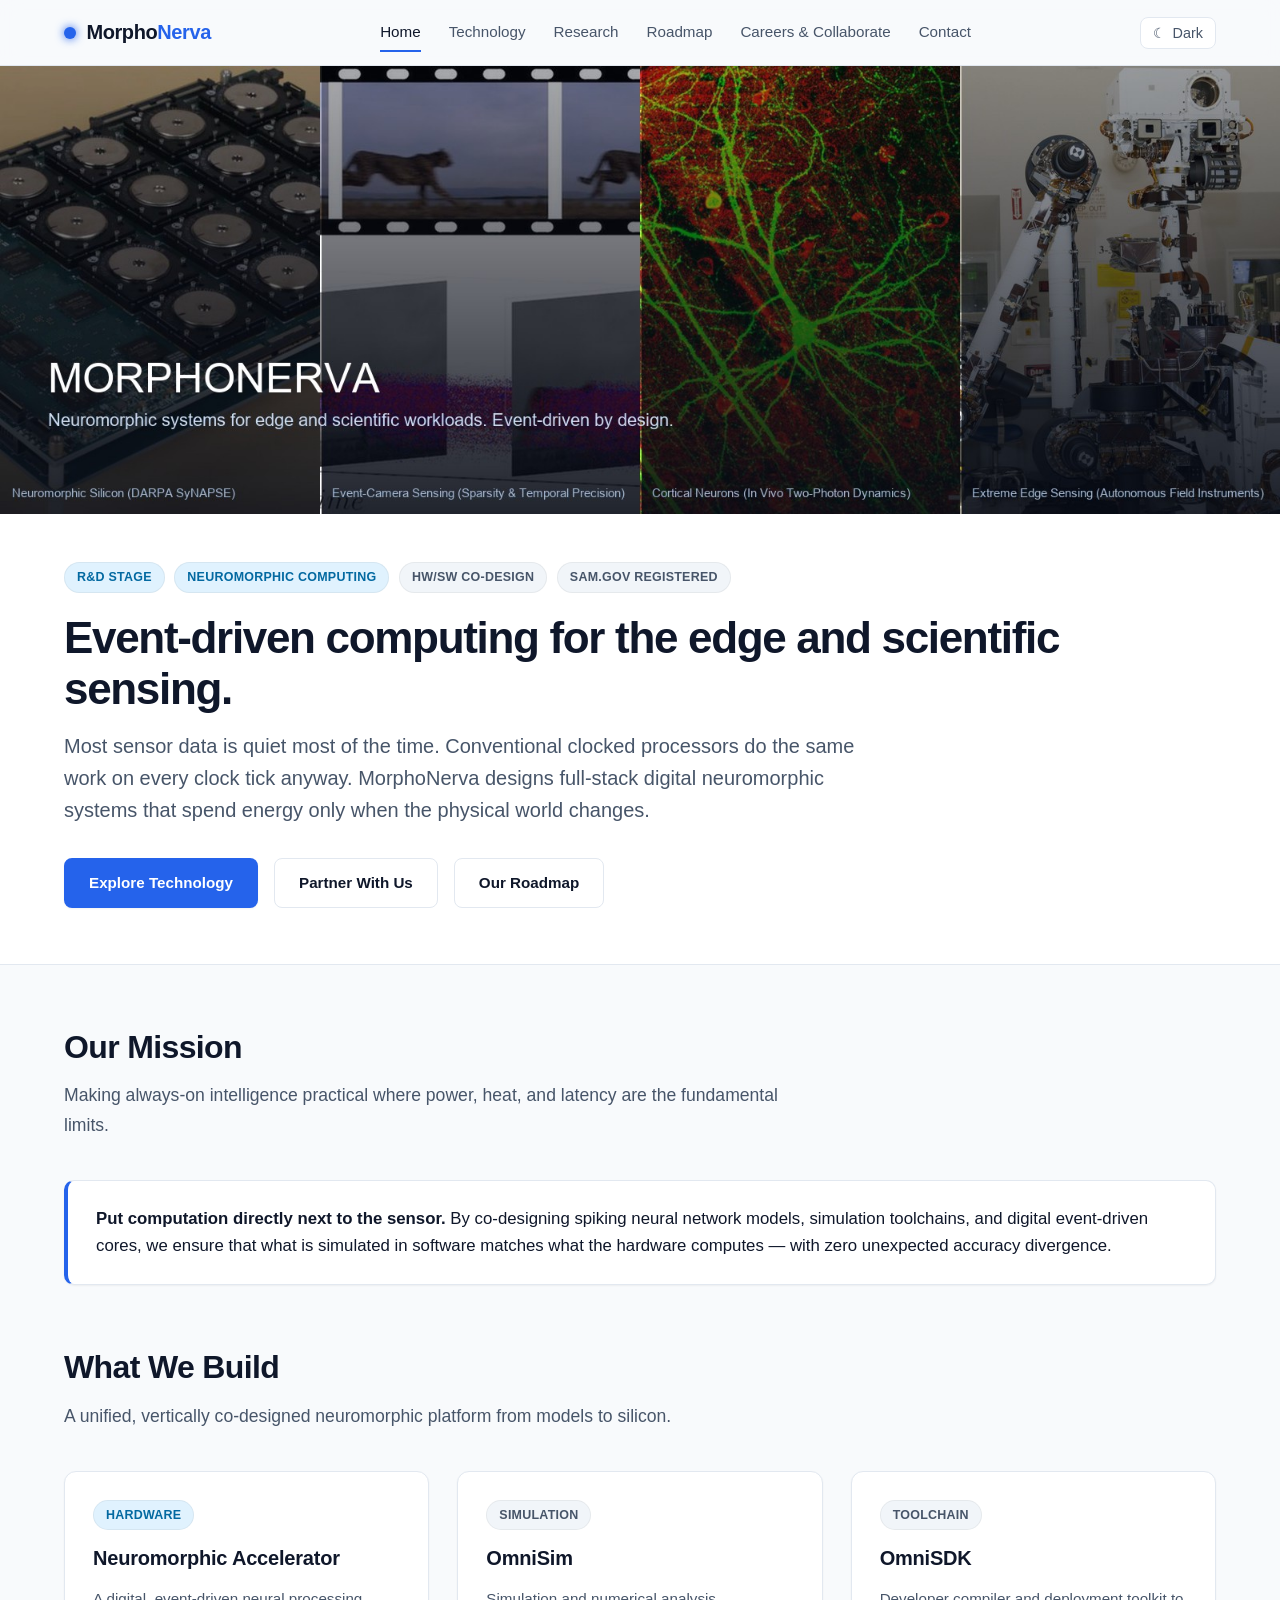
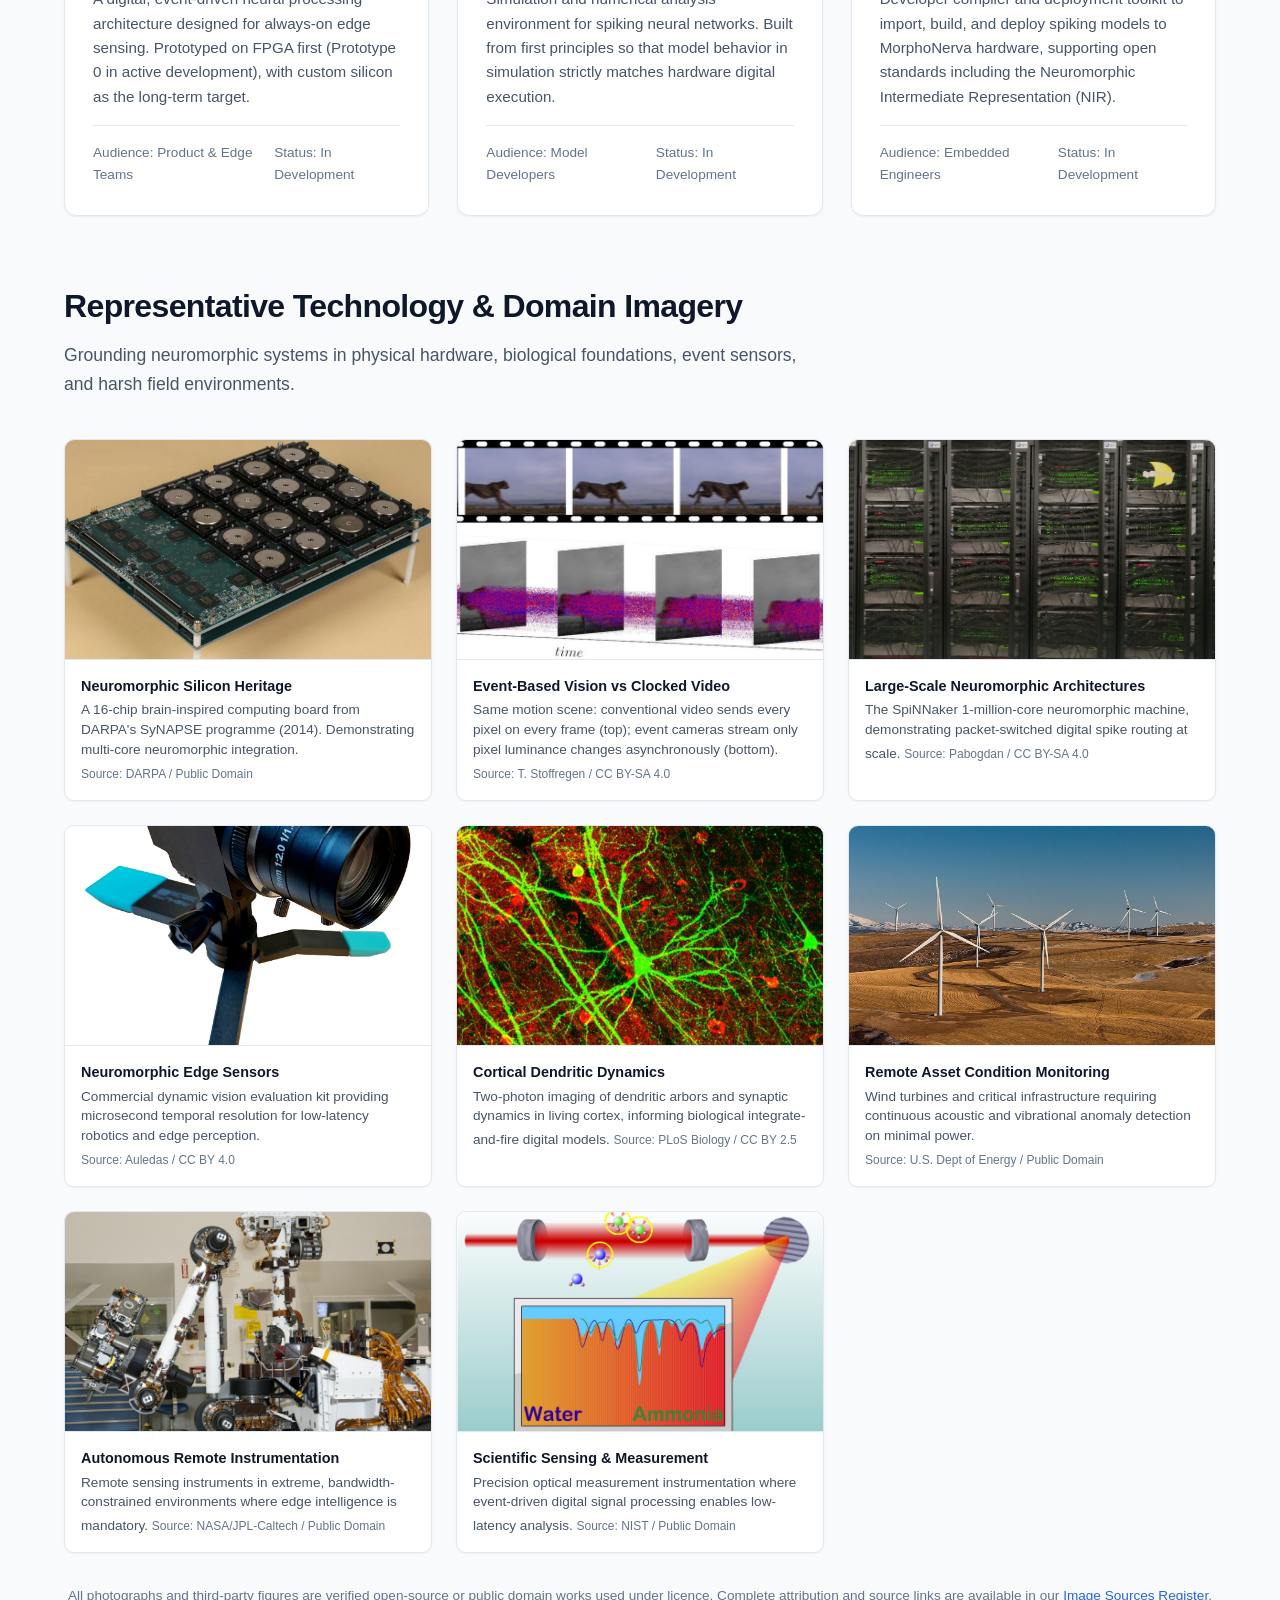
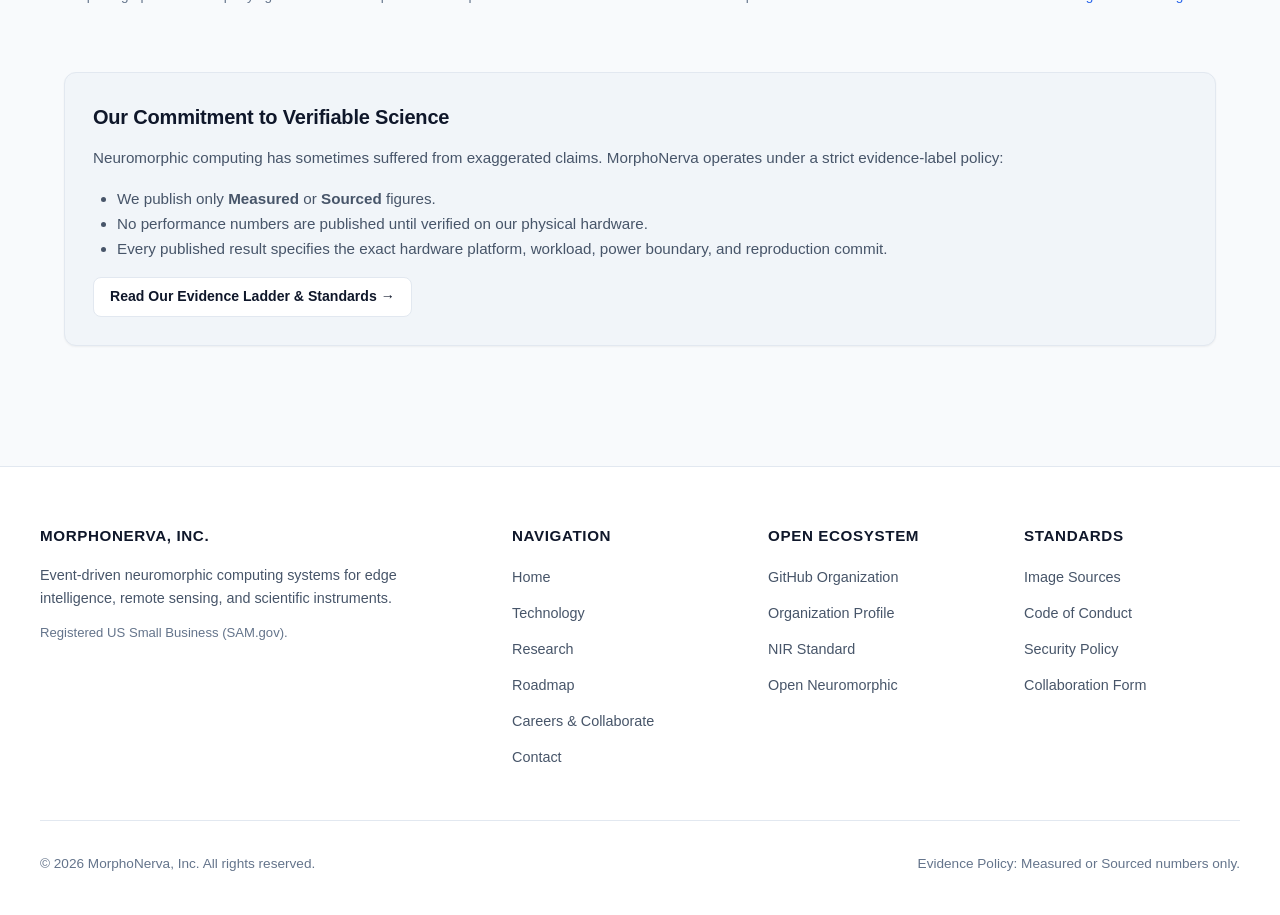
==== index.html @ d47093ba "feat: launch responsive public website with light/dark themes and real imagery (MORP-55)" ====
<!DOCTYPE html>
<html lang="en">
<head>
  <meta charset="UTF-8">
  <meta name="viewport" content="width=device-width, initial-scale=1.0">
  <title>MorphoNerva, Inc. | Neuromorphic Computing for the Edge</title>
  <meta name="description" content="MorphoNerva builds event-driven neuromorphic computing systems for edge and scientific workloads. Computing only when something changes.">
  <link rel="stylesheet" href="assets/css/style.css">
  <link rel="icon" href="data:image/svg+xml,<svg xmlns=%22http://www.w3.org/2000/svg%22 viewBox=%220%22 width=%2232%22 height=%2232%22><circle cx=%2216%22 cy=%2216%22 r=%2212%22 fill=%22%232563eb%22/></svg>">
</head>
<body>

  <!-- Site Navigation -->
  <header class="site-header">
    <div class="nav-container">
      <a href="index.html" class="brand-link">
        <span class="brand-pulse" aria-hidden="true"></span>
        <span class="brand-text">Morpho<span>Nerva</span></span>
      </a>

      <nav class="main-nav" id="main-nav">
        <a href="index.html" class="active">Home</a>
        <a href="technology/index.html">Technology</a>
        <a href="research/index.html">Research</a>
        <a href="roadmap/index.html">Roadmap</a>
        <a href="collaborate/index.html">Careers & Collaborate</a>
        <a href="contact/index.html">Contact</a>
      </nav>

      <div class="nav-actions">
        <button class="theme-toggle-btn" id="theme-toggle" aria-label="Toggle theme">
          <span id="theme-icon" aria-hidden="true">&#9790;</span>
          <span id="theme-text">Dark</span>
        </button>
        <button class="mobile-toggle" id="mobile-toggle" aria-label="Open navigation menu" aria-expanded="false">&#9776;</button>
      </div>
    </div>
  </header>

  <!-- Hero Section with Real Representative Imagery Banner -->
  <section class="hero">
    <img src="assets/images/hero-banner-real.jpg" alt="MorphoNerva banner featuring real neuromorphic hardware (DARPA SyNAPSE 16-chip board), event-camera output, cortical neurons in vivo, and Mars remote sensing" class="hero-banner-img">
    <div class="hero-content">
      <div class="hero-badges">
        <span class="badge">R&D Stage</span>
        <span class="badge">Neuromorphic Computing</span>
        <span class="badge neutral">HW/SW Co-Design</span>
        <span class="badge neutral">SAM.gov Registered</span>
      </div>
      <h1>Event-driven computing for the edge and scientific sensing.</h1>
      <p class="lead">
        Most sensor data is quiet most of the time. Conventional clocked processors do the same work on every clock tick anyway. MorphoNerva designs full-stack digital neuromorphic systems that spend energy only when the physical world changes.
      </p>
      <div class="hero-actions">
        <a href="technology/index.html" class="btn btn-primary">Explore Technology</a>
        <a href="collaborate/index.html" class="btn btn-secondary">Partner With Us</a>
        <a href="roadmap/index.html" class="btn btn-secondary">Our Roadmap</a>
      </div>
    </div>
  </section>

  <!-- Main Content -->
  <main>
    <div class="container">

      <!-- Mission Statement -->
      <section class="mission">
        <div class="section-header">
          <h2>Our Mission</h2>
          <p>Making always-on intelligence practical where power, heat, and latency are the fundamental limits.</p>
        </div>

        <div class="callout">
          <p>
            <strong>Put computation directly next to the sensor.</strong> By co-designing spiking neural network models, simulation toolchains, and digital event-driven cores, we ensure that what is simulated in software matches what the hardware computes — with zero unexpected accuracy divergence.
          </p>
        </div>
      </section>

      <!-- What We Build -->
      <section class="what-we-build" style="margin-top: 3.5rem;">
        <div class="section-header">
          <h2>What We Build</h2>
          <p>A unified, vertically co-designed neuromorphic platform from models to silicon.</p>
        </div>

        <div class="grid grid-3">
          <div class="card">
            <span class="badge" style="width: fit-content; margin-bottom: 0.75rem;">Hardware</span>
            <h3>Neuromorphic Accelerator</h3>
            <p>
              A digital, event-driven neural processing architecture designed for always-on edge sensing. Prototyped on FPGA first (Prototype 0 in active development), with custom silicon as the long-term target.
            </p>
            <div class="card-footer">
              <span>Audience: Product & Edge Teams</span>
              <span>Status: In Development</span>
            </div>
          </div>

          <div class="card">
            <span class="badge neutral" style="width: fit-content; margin-bottom: 0.75rem;">Simulation</span>
            <h3>OmniSim</h3>
            <p>
              Simulation and numerical analysis environment for spiking neural networks. Built from first principles so that model behavior in simulation strictly matches hardware digital execution.
            </p>
            <div class="card-footer">
              <span>Audience: Model Developers</span>
              <span>Status: In Development</span>
            </div>
          </div>

          <div class="card">
            <span class="badge neutral" style="width: fit-content; margin-bottom: 0.75rem;">Toolchain</span>
            <h3>OmniSDK</h3>
            <p>
              Developer compiler and deployment toolkit to import, build, and deploy spiking models to MorphoNerva hardware, supporting open standards including the Neuromorphic Intermediate Representation (NIR).
            </p>
            <div class="card-footer">
              <span>Audience: Embedded Engineers</span>
              <span>Status: In Development</span>
            </div>
          </div>
        </div>
      </section>

      <!-- Real Representative Imagery Showcase -->
      <section class="imagery-showcase" style="margin-top: 4rem;">
        <div class="section-header">
          <h2>Representative Technology & Domain Imagery</h2>
          <p>Grounding neuromorphic systems in physical hardware, biological foundations, event sensors, and harsh field environments.</p>
        </div>

        <div class="image-gallery">
          <div class="gallery-item">
            <img src="assets/images/darpa-synapse-board.jpg" alt="DARPA SyNAPSE 16-Chip Neuromorphic Computing Board">
            <div class="gallery-caption">
              <strong>Neuromorphic Silicon Heritage</strong>
              A 16-chip brain-inspired computing board from DARPA's SyNAPSE programme (2014). Demonstrating multi-core neuromorphic integration.
              <span class="source-tag">Source: DARPA / Public Domain</span>
            </div>
          </div>

          <div class="gallery-item">
            <img src="assets/images/event-camera-comparison.jpg" alt="Conventional video frames versus event-camera sparse stream">
            <div class="gallery-caption">
              <strong>Event-Based Vision vs Clocked Video</strong>
              Same motion scene: conventional video sends every pixel on every frame (top); event cameras stream only pixel luminance changes asynchronously (bottom).
              <span class="source-tag">Source: T. Stoffregen / CC BY-SA 4.0</span>
            </div>
          </div>

          <div class="gallery-item">
            <img src="assets/images/spinnaker-machine.jpg" alt="SpiNNaker 1-million-core neuromorphic computing machine">
            <div class="gallery-caption">
              <strong>Large-Scale Neuromorphic Architectures</strong>
              The SpiNNaker 1-million-core neuromorphic machine, demonstrating packet-switched digital spike routing at scale.
              <span class="source-tag">Source: Pabogdan / CC BY-SA 4.0</span>
            </div>
          </div>

          <div class="gallery-item">
            <img src="assets/images/prophesee-event-camera-kit.jpg" alt="Prophesee Event-based evaluation kit">
            <div class="gallery-caption">
              <strong>Neuromorphic Edge Sensors</strong>
              Commercial dynamic vision evaluation kit providing microsecond temporal resolution for low-latency robotics and edge perception.
              <span class="source-tag">Source: Auledas / CC BY 4.0</span>
            </div>
          </div>

          <div class="gallery-item">
            <img src="assets/images/cortical-neuron-microscopy.jpg" alt="In vivo two-photon imaging of cortical dendritic arbor">
            <div class="gallery-caption">
              <strong>Cortical Dendritic Dynamics</strong>
              Two-photon imaging of dendritic arbors and synaptic dynamics in living cortex, informing biological integrate-and-fire digital models.
              <span class="source-tag">Source: PLoS Biology / CC BY 2.5</span>
            </div>
          </div>

          <div class="gallery-item">
            <img src="assets/images/wind-farm-power-county.jpg" alt="Aerial view of wind farm infrastructure">
            <div class="gallery-caption">
              <strong>Remote Asset Condition Monitoring</strong>
              Wind turbines and critical infrastructure requiring continuous acoustic and vibrational anomaly detection on minimal power.
              <span class="source-tag">Source: U.S. Dept of Energy / Public Domain</span>
            </div>
          </div>

          <div class="gallery-item">
            <img src="assets/images/mars-curiosity-remote-sensing.jpg" alt="Mars Curiosity rover remote sensing mast and arm in the field">
            <div class="gallery-caption">
              <strong>Autonomous Remote Instrumentation</strong>
              Remote sensing instruments in extreme, bandwidth-constrained environments where edge intelligence is mandatory.
              <span class="source-tag">Source: NASA/JPL-Caltech / Public Domain</span>
            </div>
          </div>

          <div class="gallery-item">
            <img src="assets/images/nist-frequency-comb.jpg" alt="NIST optical frequency comb precision laser instrument">
            <div class="gallery-caption">
              <strong>Scientific Sensing & Measurement</strong>
              Precision optical measurement instrumentation where event-driven digital signal processing enables low-latency analysis.
              <span class="source-tag">Source: NIST / Public Domain</span>
            </div>
          </div>
        </div>

        <p style="font-size: 0.85rem; color: var(--text-subtle); text-align: center; margin-top: 0.5rem;">
          All photographs and third-party figures are verified open-source or public domain works used under licence. Complete attribution and source links are available in our <a href="https://github.com/MorphoNerva-Inc/morphonerva-inc.github.io/blob/main/SOURCES.md">Image Sources Register</a>.
        </p>
      </section>

      <!-- Evidence Ladder & Publication Policy Notice -->
      <section class="policy-notice" style="margin-top: 4rem;">
        <div class="card" style="background-color: var(--bg-card-subtle);">
          <h3>Our Commitment to Verifiable Science</h3>
          <p>
            Neuromorphic computing has sometimes suffered from exaggerated claims. MorphoNerva operates under a strict evidence-label policy:
          </p>
          <ul style="margin-left: 1.5rem; margin-bottom: 1rem; color: var(--text-muted); font-size: 0.95rem;">
            <li>We publish only <strong>Measured</strong> or <strong>Sourced</strong> figures.</li>
            <li>No performance numbers are published until verified on our physical hardware.</li>
            <li>Every published result specifies the exact hardware platform, workload, power boundary, and reproduction commit.</li>
          </ul>
          <div>
            <a href="roadmap/index.html" class="btn btn-secondary" style="font-size: 0.88rem; padding: 0.45rem 1rem;">Read Our Evidence Ladder & Standards &rarr;</a>
          </div>
        </div>
      </section>

    </div>
  </main>

  <!-- Site Footer -->
  <footer class="site-footer">
    <div class="footer-container">
      <div class="footer-col">
        <h4>MorphoNerva, Inc.</h4>
        <p>
          Event-driven neuromorphic computing systems for edge intelligence, remote sensing, and scientific instruments.
        </p>
        <p style="margin-top: 0.75rem; font-size: 0.82rem; color: var(--text-subtle);">
          Registered US Small Business (SAM.gov).
        </p>
      </div>

      <div class="footer-col">
        <h4>Navigation</h4>
        <ul>
          <li><a href="index.html">Home</a></li>
          <li><a href="technology/index.html">Technology</a></li>
          <li><a href="research/index.html">Research</a></li>
          <li><a href="roadmap/index.html">Roadmap</a></li>
          <li><a href="collaborate/index.html">Careers & Collaborate</a></li>
          <li><a href="contact/index.html">Contact</a></li>
        </ul>
      </div>

      <div class="footer-col">
        <h4>Open Ecosystem</h4>
        <ul>
          <li><a href="https://github.com/MorphoNerva-Inc" target="_blank" rel="noopener">GitHub Organization</a></li>
          <li><a href="https://github.com/MorphoNerva-Inc/.github" target="_blank" rel="noopener">Organization Profile</a></li>
          <li><a href="https://github.com/neuromorphs/NIR" target="_blank" rel="noopener">NIR Standard</a></li>
          <li><a href="https://open-neuromorphic.org" target="_blank" rel="noopener">Open Neuromorphic</a></li>
        </ul>
      </div>

      <div class="footer-col">
        <h4>Standards</h4>
        <ul>
          <li><a href="https://github.com/MorphoNerva-Inc/morphonerva-inc.github.io/blob/main/SOURCES.md">Image Sources</a></li>
          <li><a href="https://github.com/MorphoNerva-Inc/.github/blob/main/CODE_OF_CONDUCT.md" target="_blank" rel="noopener">Code of Conduct</a></li>
          <li><a href="https://github.com/MorphoNerva-Inc/.github/blob/main/SECURITY.md" target="_blank" rel="noopener">Security Policy</a></li>
          <li><a href="collaborate/index.html">Collaboration Form</a></li>
        </ul>
      </div>
    </div>

    <div class="footer-bottom">
      <div>
        &copy; 2026 MorphoNerva, Inc. All rights reserved.
      </div>
      <div>
        Evidence Policy: Measured or Sourced numbers only.
      </div>
    </div>
  </footer>

  <script src="assets/js/main.js"></script>
</body>
</html>
---- assets/css/style.css ----
/* MorphoNerva Static Website Stylesheet */
:root {
  --font-sans: -apple-system, BlinkMacSystemFont, "Segoe UI", Roboto, Helvetica, Arial, sans-serif;
  --font-mono: ui-monospace, SFMono-Regular, "SF Mono", Menlo, Consolas, monospace;

  /* Light theme default */
  --bg-primary: #f8fafc;
  --bg-card: #ffffff;
  --bg-card-subtle: #f1f5f9;
  --bg-navbar: rgba(248, 250, 252, 0.85);
  --border-color: #e2e8f0;
  --border-accent: #cbd5e1;
  --text-main: #0f172a;
  --text-muted: #475569;
  --text-subtle: #64748b;
  --brand-primary: #2563eb;
  --brand-hover: #1d4ed8;
  --brand-light: #eff6ff;
  --badge-bg: #e0f2fe;
  --badge-text: #0369a1;
  --table-stripe: #f8fafc;
  --shadow-sm: 0 1px 2px 0 rgba(0, 0, 0, 0.05);
  --shadow-md: 0 4px 6px -1px rgba(0, 0, 0, 0.1), 0 2px 4px -2px rgba(0, 0, 0, 0.05);
  --shadow-lg: 0 10px 15px -3px rgba(0, 0, 0, 0.1), 0 4px 6px -4px rgba(0, 0, 0, 0.05);
}

:root[data-theme="dark"] {
  --bg-primary: #0a0f1d;
  --bg-card: #111827;
  --bg-card-subtle: #1e293b;
  --bg-navbar: rgba(10, 15, 29, 0.88);
  --border-color: #1e293b;
  --border-accent: #334155;
  --text-main: #f1f5f9;
  --text-muted: #94a3b8;
  --text-subtle: #64748b;
  --brand-primary: #3b82f6;
  --brand-hover: #60a5fa;
  --brand-light: #1e293b;
  --badge-bg: #0c4a6e;
  --badge-text: #7dd3fc;
  --table-stripe: #0f172a;
  --shadow-sm: 0 1px 2px 0 rgba(0, 0, 0, 0.5);
  --shadow-md: 0 4px 6px -1px rgba(0, 0, 0, 0.4), 0 2px 4px -2px rgba(0, 0, 0, 0.3);
  --shadow-lg: 0 10px 15px -3px rgba(0, 0, 0, 0.5), 0 4px 6px -4px rgba(0, 0, 0, 0.4);
}

@media (prefers-color-scheme: dark) {
  :root:not([data-theme="light"]) {
    --bg-primary: #0a0f1d;
    --bg-card: #111827;
    --bg-card-subtle: #1e293b;
    --bg-navbar: rgba(10, 15, 29, 0.88);
    --border-color: #1e293b;
    --border-accent: #334155;
    --text-main: #f1f5f9;
    --text-muted: #94a3b8;
    --text-subtle: #64748b;
    --brand-primary: #3b82f6;
    --brand-hover: #60a5fa;
    --brand-light: #1e293b;
    --badge-bg: #0c4a6e;
    --badge-text: #7dd3fc;
    --table-stripe: #0f172a;
    --shadow-sm: 0 1px 2px 0 rgba(0, 0, 0, 0.5);
    --shadow-md: 0 4px 6px -1px rgba(0, 0, 0, 0.4), 0 2px 4px -2px rgba(0, 0, 0, 0.3);
    --shadow-lg: 0 10px 15px -3px rgba(0, 0, 0, 0.5), 0 4px 6px -4px rgba(0, 0, 0, 0.4);
  }
}

* {
  box-sizing: border-box;
  margin: 0;
  padding: 0;
}

body {
  font-family: var(--font-sans);
  background-color: var(--bg-primary);
  color: var(--text-main);
  line-height: 1.65;
  transition: background-color 0.2s ease, color 0.2s ease;
  min-height: 100vh;
  display: flex;
  flex-direction: column;
}

a {
  color: var(--brand-primary);
  text-decoration: none;
  transition: color 0.15s ease;
}

a:hover, a:focus-visible {
  color: var(--brand-hover);
  text-decoration: underline;
}

/* Header & Navigation */
header.site-header {
  position: sticky;
  top: 0;
  z-index: 50;
  background-color: var(--bg-navbar);
  backdrop-filter: blur(10px);
  -webkit-backdrop-filter: blur(10px);
  border-bottom: 1px solid var(--border-color);
}

.nav-container {
  max-width: 1200px;
  margin: 0 auto;
  padding: 0.85rem 1.5rem;
  display: flex;
  align-items: center;
  justify-content: space-between;
}

.brand-link {
  display: flex;
  align-items: center;
  gap: 0.65rem;
  font-weight: 700;
  font-size: 1.25rem;
  color: var(--text-main);
  text-decoration: none;
  letter-spacing: -0.02em;
}

.brand-pulse {
  width: 12px;
  height: 12px;
  background-color: var(--brand-primary);
  border-radius: 50%;
  box-shadow: 0 0 10px var(--brand-primary);
  display: inline-block;
}

.brand-text span {
  color: var(--brand-primary);
}

nav.main-nav {
  display: flex;
  align-items: center;
  gap: 1.75rem;
}

nav.main-nav a {
  color: var(--text-muted);
  font-size: 0.95rem;
  font-weight: 500;
  text-decoration: none;
  padding: 0.35rem 0;
  border-bottom: 2px solid transparent;
  transition: all 0.15s ease;
}

nav.main-nav a:hover,
nav.main-nav a.active {
  color: var(--text-main);
  border-bottom-color: var(--brand-primary);
  text-decoration: none;
}

.nav-actions {
  display: flex;
  align-items: center;
  gap: 0.75rem;
}

.theme-toggle-btn {
  background: var(--bg-card);
  border: 1px solid var(--border-color);
  color: var(--text-muted);
  cursor: pointer;
  padding: 0.45rem 0.75rem;
  border-radius: 8px;
  font-size: 0.9rem;
  display: flex;
  align-items: center;
  gap: 0.4rem;
  transition: all 0.15s ease;
}

.theme-toggle-btn:hover {
  background: var(--bg-card-subtle);
  color: var(--text-main);
  border-color: var(--border-accent);
}

.mobile-toggle {
  display: none;
  background: none;
  border: none;
  font-size: 1.5rem;
  color: var(--text-main);
  cursor: pointer;
}

/* Hero Section */
.hero {
  position: relative;
  background: var(--bg-card);
  border-bottom: 1px solid var(--border-color);
  overflow: hidden;
}

.hero-banner-img {
  width: 100%;
  max-height: 480px;
  object-fit: cover;
  display: block;
}

.hero-content {
  max-width: 1200px;
  margin: 0 auto;
  padding: 3rem 1.5rem 3.5rem;
}

.hero-badges {
  display: flex;
  flex-wrap: wrap;
  gap: 0.6rem;
  margin-bottom: 1.25rem;
}

.badge {
  display: inline-flex;
  align-items: center;
  padding: 0.25rem 0.75rem;
  font-size: 0.78rem;
  font-weight: 600;
  border-radius: 9999px;
  background-color: var(--badge-bg);
  color: var(--badge-text);
  border: 1px solid rgba(0, 0, 0, 0.05);
  letter-spacing: 0.02em;
  text-transform: uppercase;
}

.badge.neutral {
  background-color: var(--bg-card-subtle);
  color: var(--text-muted);
}

.hero h1 {
  font-size: 2.75rem;
  font-weight: 800;
  letter-spacing: -0.03em;
  line-height: 1.15;
  margin-bottom: 1rem;
}

.hero p.lead {
  font-size: 1.25rem;
  color: var(--text-muted);
  max-width: 820px;
  line-height: 1.6;
  margin-bottom: 2rem;
}

.hero-actions {
  display: flex;
  flex-wrap: wrap;
  gap: 1rem;
}

.btn {
  display: inline-flex;
  align-items: center;
  justify-content: center;
  padding: 0.7rem 1.5rem;
  font-size: 0.95rem;
  font-weight: 600;
  border-radius: 8px;
  text-decoration: none;
  cursor: pointer;
  transition: all 0.15s ease;
}

.btn-primary {
  background-color: var(--brand-primary);
  color: #ffffff !important;
  border: 1px solid transparent;
  box-shadow: var(--shadow-sm);
}

.btn-primary:hover {
  background-color: var(--brand-hover);
  text-decoration: none;
}

.btn-secondary {
  background-color: var(--bg-card);
  color: var(--text-main);
  border: 1px solid var(--border-color);
}

.btn-secondary:hover {
  background-color: var(--bg-card-subtle);
  border-color: var(--border-accent);
  text-decoration: none;
}

/* Main Container & Sections */
main {
  flex: 1;
}

.container {
  max-width: 1200px;
  margin: 0 auto;
  padding: 3.5rem 1.5rem;
}

.section-header {
  margin-bottom: 2.5rem;
}

.section-header h2 {
  font-size: 2rem;
  font-weight: 700;
  letter-spacing: -0.02em;
  margin-bottom: 0.5rem;
}

.section-header p {
  color: var(--text-muted);
  font-size: 1.1rem;
  max-width: 750px;
}

/* Callout Box */
.callout {
  padding: 1.5rem 1.75rem;
  border-radius: 10px;
  background-color: var(--bg-card);
  border: 1px solid var(--border-color);
  border-left: 4px solid var(--brand-primary);
  margin: 2rem 0;
  box-shadow: var(--shadow-sm);
}

.callout p {
  margin: 0;
  font-size: 1.05rem;
  color: var(--text-main);
}

/* Cards Grid */
.grid {
  display: grid;
  gap: 1.75rem;
}

.grid-3 {
  grid-template-columns: repeat(auto-fit, minmax(320px, 1fr));
}

.grid-2 {
  grid-template-columns: repeat(auto-fit, minmax(440px, 1fr));
}

.card {
  background-color: var(--bg-card);
  border: 1px solid var(--border-color);
  border-radius: 12px;
  padding: 1.75rem;
  box-shadow: var(--shadow-sm);
  transition: transform 0.15s ease, box-shadow 0.15s ease, border-color 0.15s ease;
  display: flex;
  flex-direction: column;
}

.card:hover {
  border-color: var(--border-accent);
  box-shadow: var(--shadow-md);
}

.card h3 {
  font-size: 1.25rem;
  font-weight: 700;
  margin-bottom: 0.75rem;
  letter-spacing: -0.01em;
}

.card p {
  color: var(--text-muted);
  font-size: 0.95rem;
  line-height: 1.6;
  margin-bottom: 1rem;
}

.card-footer {
  margin-top: auto;
  padding-top: 1rem;
  border-top: 1px solid var(--border-color);
  font-size: 0.85rem;
  color: var(--text-subtle);
  display: flex;
  align-items: center;
  justify-content: space-between;
}

/* Image Showcase Grid */
.image-gallery {
  display: grid;
  grid-template-columns: repeat(auto-fit, minmax(280px, 1fr));
  gap: 1.5rem;
  margin: 2rem 0;
}

.gallery-item {
  background-color: var(--bg-card);
  border: 1px solid var(--border-color);
  border-radius: 10px;
  overflow: hidden;
  box-shadow: var(--shadow-sm);
  display: flex;
  flex-direction: column;
}

.gallery-item img {
  width: 100%;
  height: 220px;
  object-fit: cover;
  display: block;
  border-bottom: 1px solid var(--border-color);
  background: #000;
}

.gallery-caption {
  padding: 1rem;
  font-size: 0.85rem;
  color: var(--text-muted);
  line-height: 1.45;
  flex: 1;
}

.gallery-caption strong {
  display: block;
  color: var(--text-main);
  margin-bottom: 0.25rem;
  font-size: 0.9rem;
}

.gallery-caption .source-tag {
  display: inline-block;
  margin-top: 0.4rem;
  font-size: 0.75rem;
  color: var(--text-subtle);
}

/* Tables */
.table-responsive {
  width: 100%;
  overflow-x: auto;
  margin: 1.75rem 0;
  border-radius: 10px;
  border: 1px solid var(--border-color);
  box-shadow: var(--shadow-sm);
}

table {
  width: 100%;
  border-collapse: collapse;
  text-align: left;
  font-size: 0.95rem;
  background-color: var(--bg-card);
}

th {
  background-color: var(--bg-card-subtle);
  color: var(--text-main);
  font-weight: 600;
  padding: 0.85rem 1.25rem;
  border-bottom: 1px solid var(--border-color);
}

td {
  padding: 0.85rem 1.25rem;
  border-bottom: 1px solid var(--border-color);
  color: var(--text-muted);
}

tr:nth-child(even) td {
  background-color: var(--table-stripe);
}

tr:last-child td {
  border-bottom: none;
}

td strong {
  color: var(--text-main);
}

/* SVG Figures Responsive Container */
.figure-container {
  background-color: var(--bg-card);
  border: 1px solid var(--border-color);
  border-radius: 12px;
  padding: 1.75rem;
  margin: 2rem 0;
  box-shadow: var(--shadow-sm);
  text-align: center;
}

.figure-container img {
  max-width: 100%;
  height: auto;
  display: block;
  margin: 0 auto;
}

.figure-caption {
  margin-top: 1rem;
  font-size: 0.88rem;
  color: var(--text-subtle);
  text-align: center;
}

/* Footer */
footer.site-footer {
  background-color: var(--bg-card);
  border-top: 1px solid var(--border-color);
  padding: 3.5rem 1.5rem 2.5rem;
  margin-top: 4rem;
}

.footer-container {
  max-width: 1200px;
  margin: 0 auto;
  display: grid;
  grid-template-columns: 2fr 1fr 1fr 1fr;
  gap: 2.5rem;
  margin-bottom: 2.5rem;
}

.footer-col h4 {
  font-size: 0.95rem;
  font-weight: 700;
  letter-spacing: 0.04em;
  text-transform: uppercase;
  color: var(--text-main);
  margin-bottom: 1rem;
}

.footer-col p {
  color: var(--text-muted);
  font-size: 0.9rem;
  line-height: 1.6;
}

.footer-col ul {
  list-style: none;
}

.footer-col ul li {
  margin-bottom: 0.6rem;
}

.footer-col ul li a {
  color: var(--text-muted);
  font-size: 0.9rem;
}

.footer-col ul li a:hover {
  color: var(--brand-primary);
}

.footer-bottom {
  max-width: 1200px;
  margin: 0 auto;
  padding-top: 2rem;
  border-top: 1px solid var(--border-color);
  display: flex;
  flex-wrap: wrap;
  align-items: center;
  justify-content: space-between;
  gap: 1rem;
  font-size: 0.85rem;
  color: var(--text-subtle);
}

/* Responsive adjustments */
@media (max-width: 860px) {
  nav.main-nav {
    display: none;
    position: absolute;
    top: 100%;
    left: 0;
    right: 0;
    background: var(--bg-card);
    flex-direction: column;
    padding: 1.5rem;
    border-bottom: 1px solid var(--border-color);
    box-shadow: var(--shadow-md);
    gap: 1rem;
  }

  nav.main-nav.open {
    display: flex;
  }

  .mobile-toggle {
    display: block;
  }

  .hero h1 {
    font-size: 2.1rem;
  }

  .footer-container {
    grid-template-columns: 1fr;
    gap: 2rem;
  }

  .grid-2 {
    grid-template-columns: 1fr;
  }
}
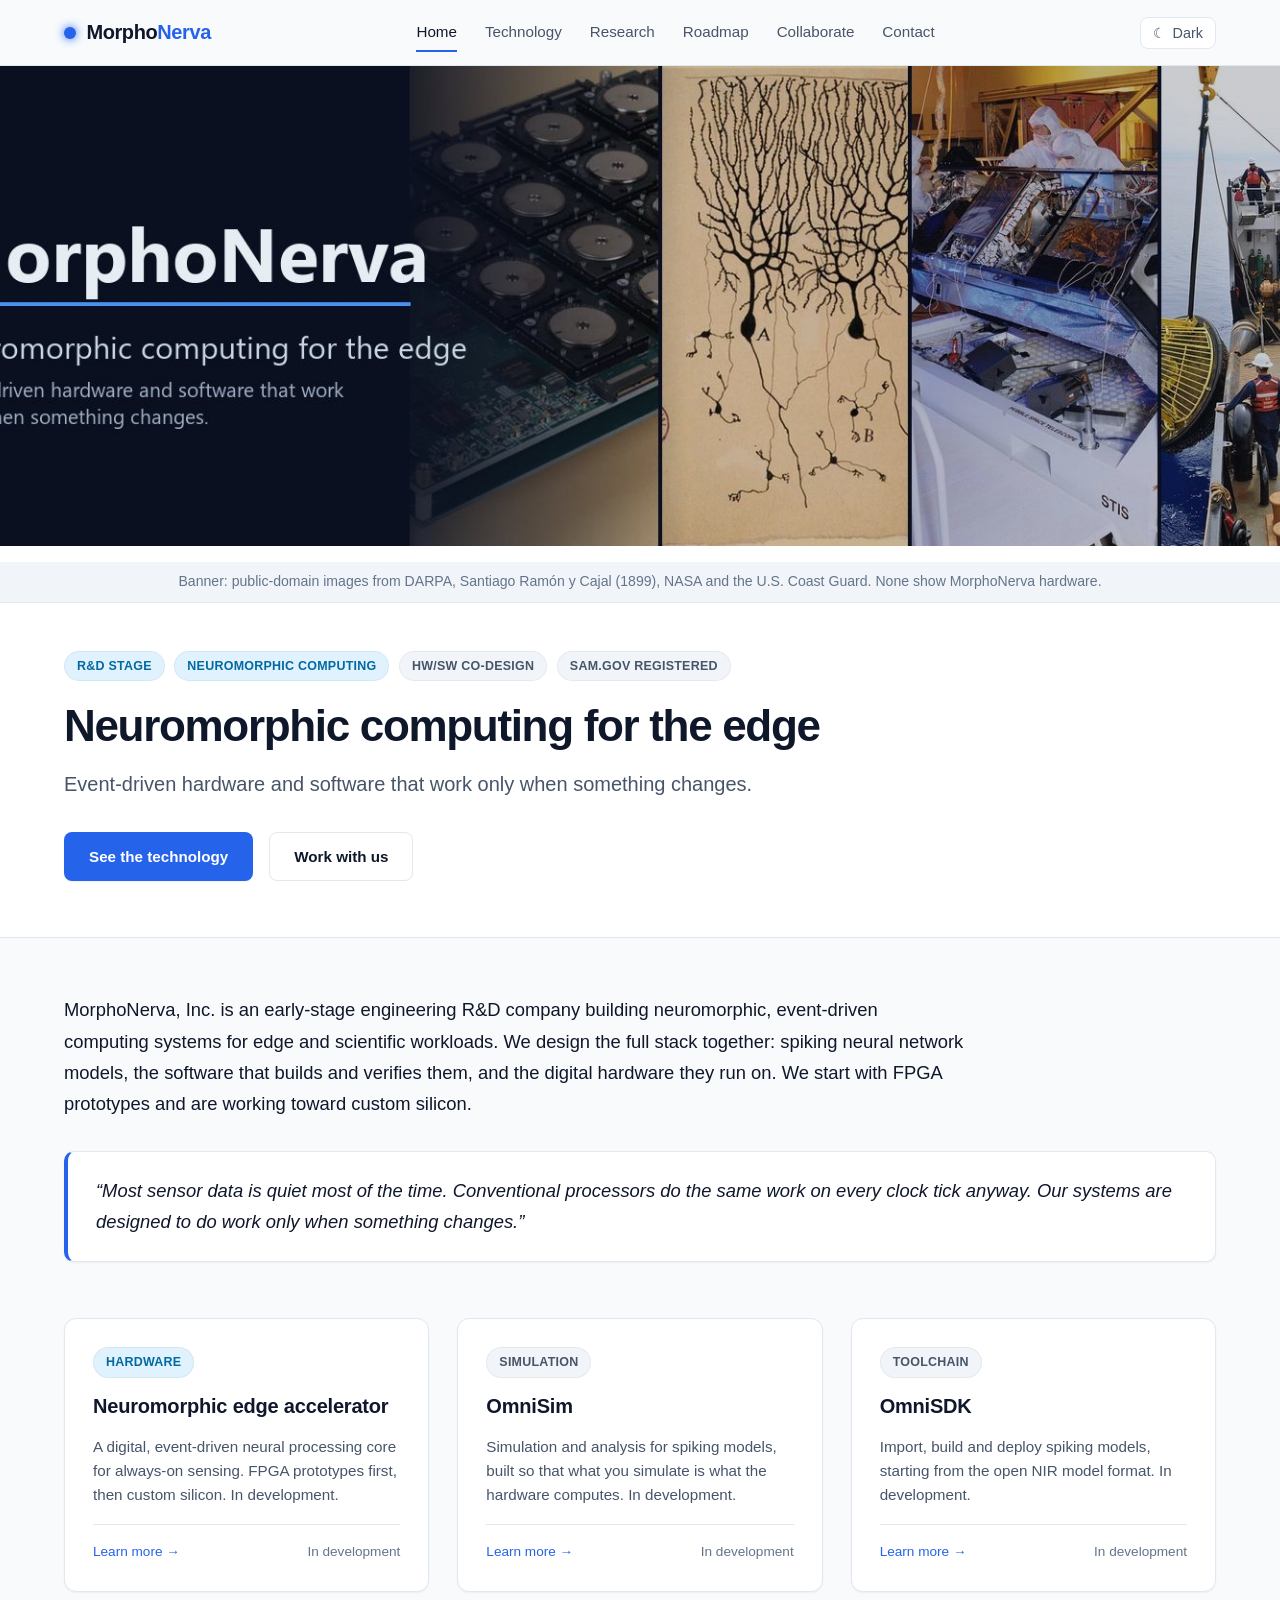
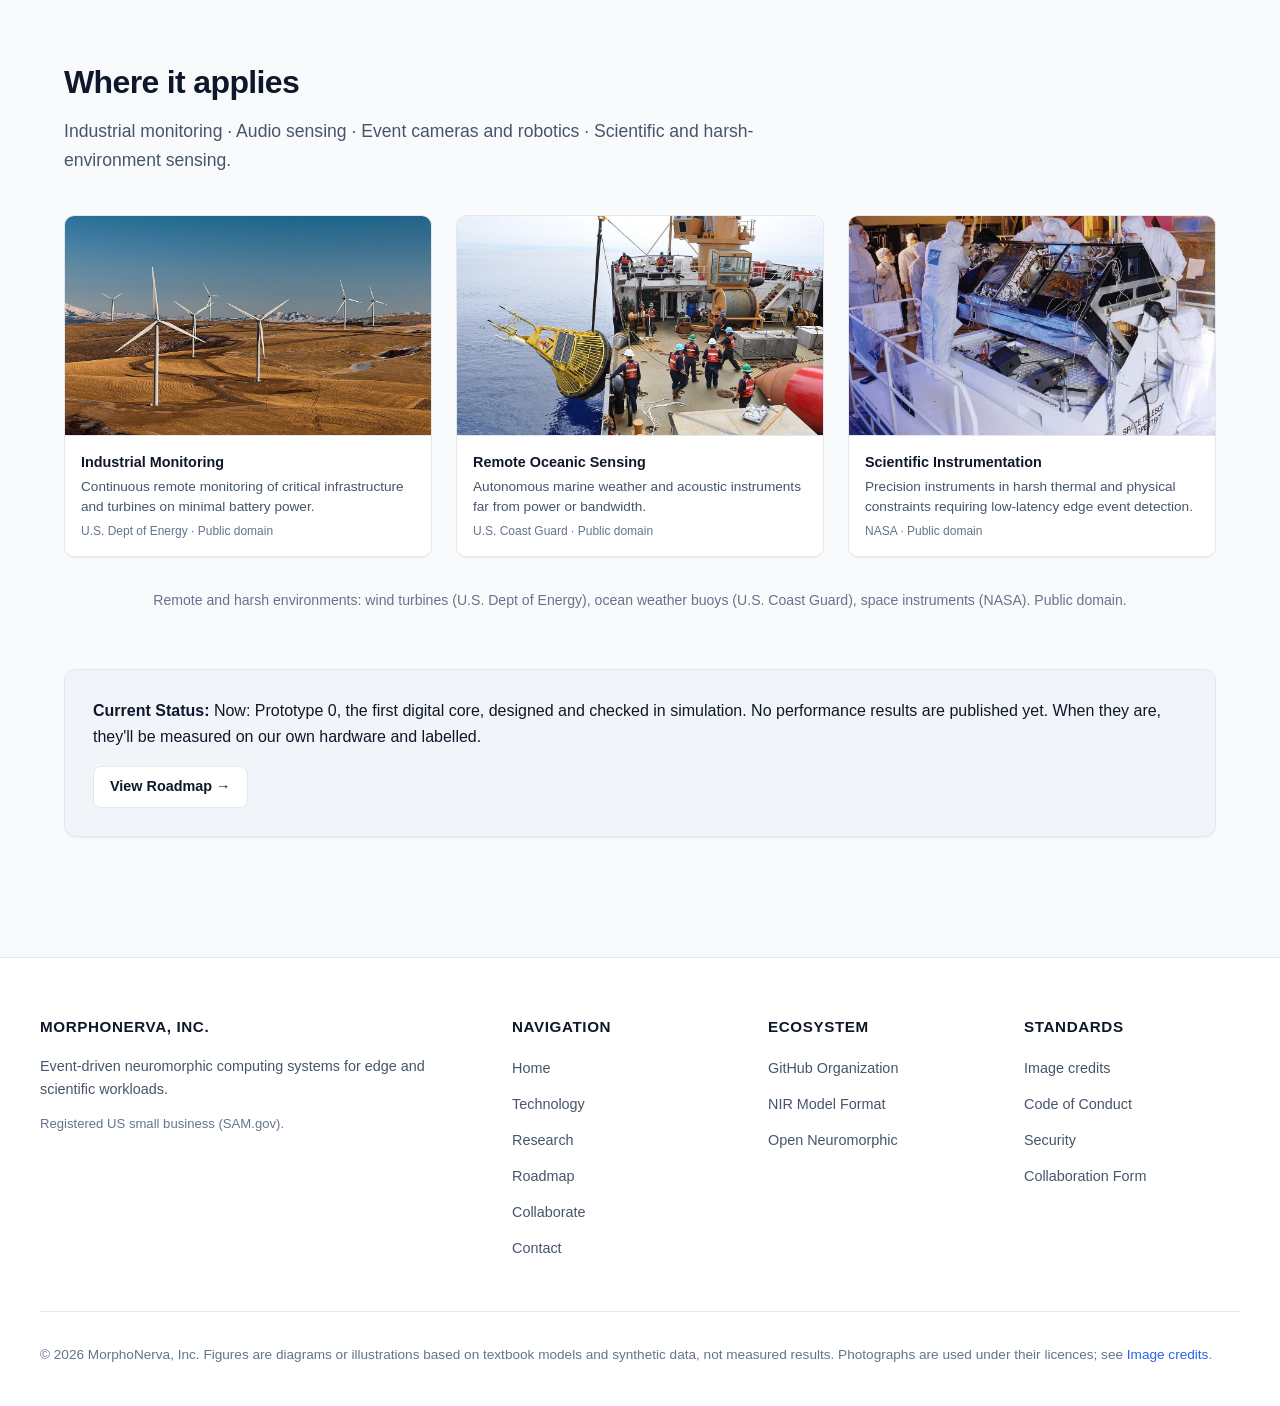
==== commit 83ac6d27: "feat: align static site pages, layout and assets with SITE_CONTENT.md and .github#2 (MORP-55) Co-aut" ====
--- a/index.html
+++ b/index.html
@@ -4,9 +4,9 @@
   <meta charset="UTF-8">
   <meta name="viewport" content="width=device-width, initial-scale=1.0">
   <title>MorphoNerva, Inc. | Neuromorphic Computing for the Edge</title>
-  <meta name="description" content="MorphoNerva builds event-driven neuromorphic computing systems for edge and scientific workloads. Computing only when something changes.">
+  <meta name="description" content="Event-driven hardware and software that work only when something changes. Neuromorphic computing for edge and scientific workloads.">
   <link rel="stylesheet" href="assets/css/style.css">
-  <link rel="icon" href="data:image/svg+xml,<svg xmlns=%22http://www.w3.org/2000/svg%22 viewBox=%220%22 width=%2232%22 height=%2232%22><circle cx=%2216%22 cy=%2216%22 r=%2212%22 fill=%22%232563eb%22/></svg>">
+  <link rel="icon" href="data:image/svg+xml,<svg xmlns=%22http://www.w3.org/2000/svg%22 viewBox=%220%200%2032%2032%22><circle cx=%2216%22 cy=%2216%22 r=%2212%22 fill=%22%232563eb%22/></svg>">
 </head>
 <body>
 
@@ -23,7 +23,7 @@
         <a href="technology/index.html">Technology</a>
         <a href="research/index.html">Research</a>
         <a href="roadmap/index.html">Roadmap</a>
-        <a href="collaborate/index.html">Careers & Collaborate</a>
+        <a href="collaborate/index.html">Collaborate</a>
         <a href="contact/index.html">Contact</a>
       </nav>
 
@@ -37,9 +37,13 @@
     </div>
   </header>
 
-  <!-- Hero Section with Real Representative Imagery Banner -->
+  <!-- Hero Section -->
   <section class="hero">
-    <img src="assets/images/hero-banner-real.jpg" alt="MorphoNerva banner featuring real neuromorphic hardware (DARPA SyNAPSE 16-chip board), event-camera output, cortical neurons in vivo, and Mars remote sensing" class="hero-banner-img">
+    <img src="assets/hero.jpg" alt="Collage of public-domain photos: DARPA SyNAPSE board, Santiago Ramón y Cajal neuron drawing, NASA Hubble spectrograph, and U.S. Coast Guard buoy servicing" class="hero-banner-img" width="1600" height="500">
+    <div class="figure-caption" style="text-align: center; padding: 0.5rem 1rem; border-bottom: 1px solid var(--border-color); background: var(--bg-card-subtle);">
+      Banner: public-domain images from DARPA, Santiago Ramón y Cajal (1899), NASA and the U.S. Coast Guard. None show MorphoNerva hardware.
+    </div>
+
     <div class="hero-content">
       <div class="hero-badges">
         <span class="badge">R&D Stage</span>
@@ -47,53 +51,45 @@
         <span class="badge neutral">HW/SW Co-Design</span>
         <span class="badge neutral">SAM.gov Registered</span>
       </div>
-      <h1>Event-driven computing for the edge and scientific sensing.</h1>
+      <h1>Neuromorphic computing for the edge</h1>
       <p class="lead">
-        Most sensor data is quiet most of the time. Conventional clocked processors do the same work on every clock tick anyway. MorphoNerva designs full-stack digital neuromorphic systems that spend energy only when the physical world changes.
+        Event-driven hardware and software that work only when something changes.
       </p>
       <div class="hero-actions">
-        <a href="technology/index.html" class="btn btn-primary">Explore Technology</a>
-        <a href="collaborate/index.html" class="btn btn-secondary">Partner With Us</a>
-        <a href="roadmap/index.html" class="btn btn-secondary">Our Roadmap</a>
+        <a href="technology/index.html" class="btn btn-primary">See the technology</a>
+        <a href="collaborate/index.html" class="btn btn-secondary">Work with us</a>
       </div>
     </div>
   </section>
 
-  <!-- Main Content -->
   <main>
     <div class="container">
 
-      <!-- Mission Statement -->
-      <section class="mission">
-        <div class="section-header">
-          <h2>Our Mission</h2>
-          <p>Making always-on intelligence practical where power, heat, and latency are the fundamental limits.</p>
-        </div>
+      <!-- Intro Paragraph & Pull Quote -->
+      <section class="intro-section">
+        <p style="font-size: 1.15rem; line-height: 1.7; max-width: 900px; margin-bottom: 1.5rem;">
+          MorphoNerva, Inc. is an early-stage engineering R&D company building neuromorphic, event-driven computing systems for edge and scientific workloads. We design the full stack together: spiking neural network models, the software that builds and verifies them, and the digital hardware they run on. We start with FPGA prototypes and are working toward custom silicon.
+        </p>
 
         <div class="callout">
-          <p>
-            <strong>Put computation directly next to the sensor.</strong> By co-designing spiking neural network models, simulation toolchains, and digital event-driven cores, we ensure that what is simulated in software matches what the hardware computes — with zero unexpected accuracy divergence.
+          <p style="font-size: 1.15rem; font-style: italic;">
+            &ldquo;Most sensor data is quiet most of the time. Conventional processors do the same work on every clock tick anyway. Our systems are designed to do work only when something changes.&rdquo;
           </p>
         </div>
       </section>
 
-      <!-- What We Build -->
-      <section class="what-we-build" style="margin-top: 3.5rem;">
-        <div class="section-header">
-          <h2>What We Build</h2>
-          <p>A unified, vertically co-designed neuromorphic platform from models to silicon.</p>
-        </div>
-
+      <!-- Three Pillars Cards -->
+      <section style="margin-top: 3.5rem;">
         <div class="grid grid-3">
           <div class="card">
             <span class="badge" style="width: fit-content; margin-bottom: 0.75rem;">Hardware</span>
-            <h3>Neuromorphic Accelerator</h3>
+            <h3>Neuromorphic edge accelerator</h3>
             <p>
-              A digital, event-driven neural processing architecture designed for always-on edge sensing. Prototyped on FPGA first (Prototype 0 in active development), with custom silicon as the long-term target.
+              A digital, event-driven neural processing core for always-on sensing. FPGA prototypes first, then custom silicon. In development.
             </p>
             <div class="card-footer">
-              <span>Audience: Product & Edge Teams</span>
-              <span>Status: In Development</span>
+              <a href="technology/index.html">Learn more &rarr;</a>
+              <span>In development</span>
             </div>
           </div>
 
@@ -101,11 +97,11 @@
             <span class="badge neutral" style="width: fit-content; margin-bottom: 0.75rem;">Simulation</span>
             <h3>OmniSim</h3>
             <p>
-              Simulation and numerical analysis environment for spiking neural networks. Built from first principles so that model behavior in simulation strictly matches hardware digital execution.
+              Simulation and analysis for spiking models, built so that what you simulate is what the hardware computes. In development.
             </p>
             <div class="card-footer">
-              <span>Audience: Model Developers</span>
-              <span>Status: In Development</span>
+              <a href="technology/index.html">Learn more &rarr;</a>
+              <span>In development</span>
             </div>
           </div>
 
@@ -113,116 +109,65 @@
             <span class="badge neutral" style="width: fit-content; margin-bottom: 0.75rem;">Toolchain</span>
             <h3>OmniSDK</h3>
             <p>
-              Developer compiler and deployment toolkit to import, build, and deploy spiking models to MorphoNerva hardware, supporting open standards including the Neuromorphic Intermediate Representation (NIR).
+              Import, build and deploy spiking models, starting from the open NIR model format. In development.
             </p>
             <div class="card-footer">
-              <span>Audience: Embedded Engineers</span>
-              <span>Status: In Development</span>
-            </div>
-          </div>
-        </div>
-      </section>
-
-      <!-- Real Representative Imagery Showcase -->
-      <section class="imagery-showcase" style="margin-top: 4rem;">
+              <a href="technology/index.html">Learn more &rarr;</a>
+              <span>In development</span>
+            </div>
+          </div>
+        </div>
+      </section>
+
+      <!-- Where It Applies Photo Row -->
+      <section style="margin-top: 4rem;">
         <div class="section-header">
-          <h2>Representative Technology & Domain Imagery</h2>
-          <p>Grounding neuromorphic systems in physical hardware, biological foundations, event sensors, and harsh field environments.</p>
+          <h2>Where it applies</h2>
+          <p>Industrial monitoring &middot; Audio sensing &middot; Event cameras and robotics &middot; Scientific and harsh-environment sensing.</p>
         </div>
 
         <div class="image-gallery">
           <div class="gallery-item">
-            <img src="assets/images/darpa-synapse-board.jpg" alt="DARPA SyNAPSE 16-Chip Neuromorphic Computing Board">
+            <img src="assets/photos/wind-farm-power-county.jpg" alt="Aerial view of wind farm in Power County, Idaho" loading="lazy" width="800" height="600">
             <div class="gallery-caption">
-              <strong>Neuromorphic Silicon Heritage</strong>
-              A 16-chip brain-inspired computing board from DARPA's SyNAPSE programme (2014). Demonstrating multi-core neuromorphic integration.
-              <span class="source-tag">Source: DARPA / Public Domain</span>
+              <strong>Industrial Monitoring</strong>
+              Continuous remote monitoring of critical infrastructure and turbines on minimal battery power.
+              <span class="source-tag">U.S. Dept of Energy &middot; Public domain</span>
             </div>
           </div>
 
           <div class="gallery-item">
-            <img src="assets/images/event-camera-comparison.jpg" alt="Conventional video frames versus event-camera sparse stream">
+            <img src="assets/photos/noaa-buoy-service.jpg" alt="U.S. Coast Guard servicing a NOAA weather buoy at sea" loading="lazy" width="800" height="600">
             <div class="gallery-caption">
-              <strong>Event-Based Vision vs Clocked Video</strong>
-              Same motion scene: conventional video sends every pixel on every frame (top); event cameras stream only pixel luminance changes asynchronously (bottom).
-              <span class="source-tag">Source: T. Stoffregen / CC BY-SA 4.0</span>
+              <strong>Remote Oceanic Sensing</strong>
+              Autonomous marine weather and acoustic instruments far from power or bandwidth.
+              <span class="source-tag">U.S. Coast Guard &middot; Public domain</span>
             </div>
           </div>
 
           <div class="gallery-item">
-            <img src="assets/images/spinnaker-machine.jpg" alt="SpiNNaker 1-million-core neuromorphic computing machine">
+            <img src="assets/photos/nasa-hubble-spectrograph.jpg" alt="NASA technicians assembling the Cosmic Origins Spectrograph" loading="lazy" width="800" height="600">
             <div class="gallery-caption">
-              <strong>Large-Scale Neuromorphic Architectures</strong>
-              The SpiNNaker 1-million-core neuromorphic machine, demonstrating packet-switched digital spike routing at scale.
-              <span class="source-tag">Source: Pabogdan / CC BY-SA 4.0</span>
-            </div>
-          </div>
-
-          <div class="gallery-item">
-            <img src="assets/images/prophesee-event-camera-kit.jpg" alt="Prophesee Event-based evaluation kit">
-            <div class="gallery-caption">
-              <strong>Neuromorphic Edge Sensors</strong>
-              Commercial dynamic vision evaluation kit providing microsecond temporal resolution for low-latency robotics and edge perception.
-              <span class="source-tag">Source: Auledas / CC BY 4.0</span>
-            </div>
-          </div>
-
-          <div class="gallery-item">
-            <img src="assets/images/cortical-neuron-microscopy.jpg" alt="In vivo two-photon imaging of cortical dendritic arbor">
-            <div class="gallery-caption">
-              <strong>Cortical Dendritic Dynamics</strong>
-              Two-photon imaging of dendritic arbors and synaptic dynamics in living cortex, informing biological integrate-and-fire digital models.
-              <span class="source-tag">Source: PLoS Biology / CC BY 2.5</span>
-            </div>
-          </div>
-
-          <div class="gallery-item">
-            <img src="assets/images/wind-farm-power-county.jpg" alt="Aerial view of wind farm infrastructure">
-            <div class="gallery-caption">
-              <strong>Remote Asset Condition Monitoring</strong>
-              Wind turbines and critical infrastructure requiring continuous acoustic and vibrational anomaly detection on minimal power.
-              <span class="source-tag">Source: U.S. Dept of Energy / Public Domain</span>
-            </div>
-          </div>
-
-          <div class="gallery-item">
-            <img src="assets/images/mars-curiosity-remote-sensing.jpg" alt="Mars Curiosity rover remote sensing mast and arm in the field">
-            <div class="gallery-caption">
-              <strong>Autonomous Remote Instrumentation</strong>
-              Remote sensing instruments in extreme, bandwidth-constrained environments where edge intelligence is mandatory.
-              <span class="source-tag">Source: NASA/JPL-Caltech / Public Domain</span>
-            </div>
-          </div>
-
-          <div class="gallery-item">
-            <img src="assets/images/nist-frequency-comb.jpg" alt="NIST optical frequency comb precision laser instrument">
-            <div class="gallery-caption">
-              <strong>Scientific Sensing & Measurement</strong>
-              Precision optical measurement instrumentation where event-driven digital signal processing enables low-latency analysis.
-              <span class="source-tag">Source: NIST / Public Domain</span>
-            </div>
-          </div>
-        </div>
-
-        <p style="font-size: 0.85rem; color: var(--text-subtle); text-align: center; margin-top: 0.5rem;">
-          All photographs and third-party figures are verified open-source or public domain works used under licence. Complete attribution and source links are available in our <a href="https://github.com/MorphoNerva-Inc/morphonerva-inc.github.io/blob/main/SOURCES.md">Image Sources Register</a>.
-        </p>
-      </section>
-
-      <!-- Evidence Ladder & Publication Policy Notice -->
-      <section class="policy-notice" style="margin-top: 4rem;">
-        <div class="card" style="background-color: var(--bg-card-subtle);">
-          <h3>Our Commitment to Verifiable Science</h3>
-          <p>
-            Neuromorphic computing has sometimes suffered from exaggerated claims. MorphoNerva operates under a strict evidence-label policy:
-          </p>
-          <ul style="margin-left: 1.5rem; margin-bottom: 1rem; color: var(--text-muted); font-size: 0.95rem;">
-            <li>We publish only <strong>Measured</strong> or <strong>Sourced</strong> figures.</li>
-            <li>No performance numbers are published until verified on our physical hardware.</li>
-            <li>Every published result specifies the exact hardware platform, workload, power boundary, and reproduction commit.</li>
-          </ul>
+              <strong>Scientific Instrumentation</strong>
+              Precision instruments in harsh thermal and physical constraints requiring low-latency edge event detection.
+              <span class="source-tag">NASA &middot; Public domain</span>
+            </div>
+          </div>
+        </div>
+
+        <p class="figure-caption" style="text-align: center;">
+          Remote and harsh environments: wind turbines (U.S. Dept of Energy), ocean weather buoys (U.S. Coast Guard), space instruments (NASA). Public domain.
+        </p>
+      </section>
+
+      <!-- Status Strip -->
+      <section style="margin-top: 3.5rem;">
+        <div class="card" style="background-color: var(--bg-card-subtle); display: flex; flex-direction: row; justify-content: space-between; align-items: center; flex-wrap: wrap; gap: 1rem;">
           <div>
-            <a href="roadmap/index.html" class="btn btn-secondary" style="font-size: 0.88rem; padding: 0.45rem 1rem;">Read Our Evidence Ladder & Standards &rarr;</a>
+            <strong>Current Status:</strong> Now: Prototype 0, the first digital core, designed and checked in simulation. No performance results are published yet. When they are, they'll be measured on our own hardware and labelled.
+          </div>
+          <div>
+            <a href="roadmap/index.html" class="btn btn-secondary" style="font-size: 0.9rem; padding: 0.5rem 1rem;">View Roadmap &rarr;</a>
           </div>
         </div>
       </section>
@@ -236,10 +181,10 @@
       <div class="footer-col">
         <h4>MorphoNerva, Inc.</h4>
         <p>
-          Event-driven neuromorphic computing systems for edge intelligence, remote sensing, and scientific instruments.
+          Event-driven neuromorphic computing systems for edge and scientific workloads.
         </p>
         <p style="margin-top: 0.75rem; font-size: 0.82rem; color: var(--text-subtle);">
-          Registered US Small Business (SAM.gov).
+          Registered US small business (SAM.gov).
         </p>
       </div>
 
@@ -250,17 +195,16 @@
           <li><a href="technology/index.html">Technology</a></li>
           <li><a href="research/index.html">Research</a></li>
           <li><a href="roadmap/index.html">Roadmap</a></li>
-          <li><a href="collaborate/index.html">Careers & Collaborate</a></li>
+          <li><a href="collaborate/index.html">Collaborate</a></li>
           <li><a href="contact/index.html">Contact</a></li>
         </ul>
       </div>
 
       <div class="footer-col">
-        <h4>Open Ecosystem</h4>
+        <h4>Ecosystem</h4>
         <ul>
           <li><a href="https://github.com/MorphoNerva-Inc" target="_blank" rel="noopener">GitHub Organization</a></li>
-          <li><a href="https://github.com/MorphoNerva-Inc/.github" target="_blank" rel="noopener">Organization Profile</a></li>
-          <li><a href="https://github.com/neuromorphs/NIR" target="_blank" rel="noopener">NIR Standard</a></li>
+          <li><a href="https://github.com/neuromorphs/NIR" target="_blank" rel="noopener">NIR Model Format</a></li>
           <li><a href="https://open-neuromorphic.org" target="_blank" rel="noopener">Open Neuromorphic</a></li>
         </ul>
       </div>
@@ -268,9 +212,9 @@
       <div class="footer-col">
         <h4>Standards</h4>
         <ul>
-          <li><a href="https://github.com/MorphoNerva-Inc/morphonerva-inc.github.io/blob/main/SOURCES.md">Image Sources</a></li>
+          <li><a href="SOURCES.md">Image credits</a></li>
           <li><a href="https://github.com/MorphoNerva-Inc/.github/blob/main/CODE_OF_CONDUCT.md" target="_blank" rel="noopener">Code of Conduct</a></li>
-          <li><a href="https://github.com/MorphoNerva-Inc/.github/blob/main/SECURITY.md" target="_blank" rel="noopener">Security Policy</a></li>
+          <li><a href="https://github.com/MorphoNerva-Inc/.github/blob/main/SECURITY.md" target="_blank" rel="noopener">Security</a></li>
           <li><a href="collaborate/index.html">Collaboration Form</a></li>
         </ul>
       </div>
@@ -278,10 +222,7 @@
 
     <div class="footer-bottom">
       <div>
-        &copy; 2026 MorphoNerva, Inc. All rights reserved.
-      </div>
-      <div>
-        Evidence Policy: Measured or Sourced numbers only.
+        &copy; 2026 MorphoNerva, Inc. Figures are diagrams or illustrations based on textbook models and synthetic data, not measured results. Photographs are used under their licences; see <a href="SOURCES.md">Image credits</a>.
       </div>
     </div>
   </footer>
--- a/assets/css/style.css
+++ b/assets/css/style.css
@@ -1,6 +1,6 @@
 /* MorphoNerva Static Website Stylesheet */
 :root {
-  --font-sans: -apple-system, BlinkMacSystemFont, "Segoe UI", Roboto, Helvetica, Arial, sans-serif;
+  --font-sans: "Segoe UI", -apple-system, BlinkMacSystemFont, Roboto, Helvetica, Arial, sans-serif;
   --font-mono: ui-monospace, SFMono-Regular, "SF Mono", Menlo, Consolas, monospace;
 
   /* Light theme default */
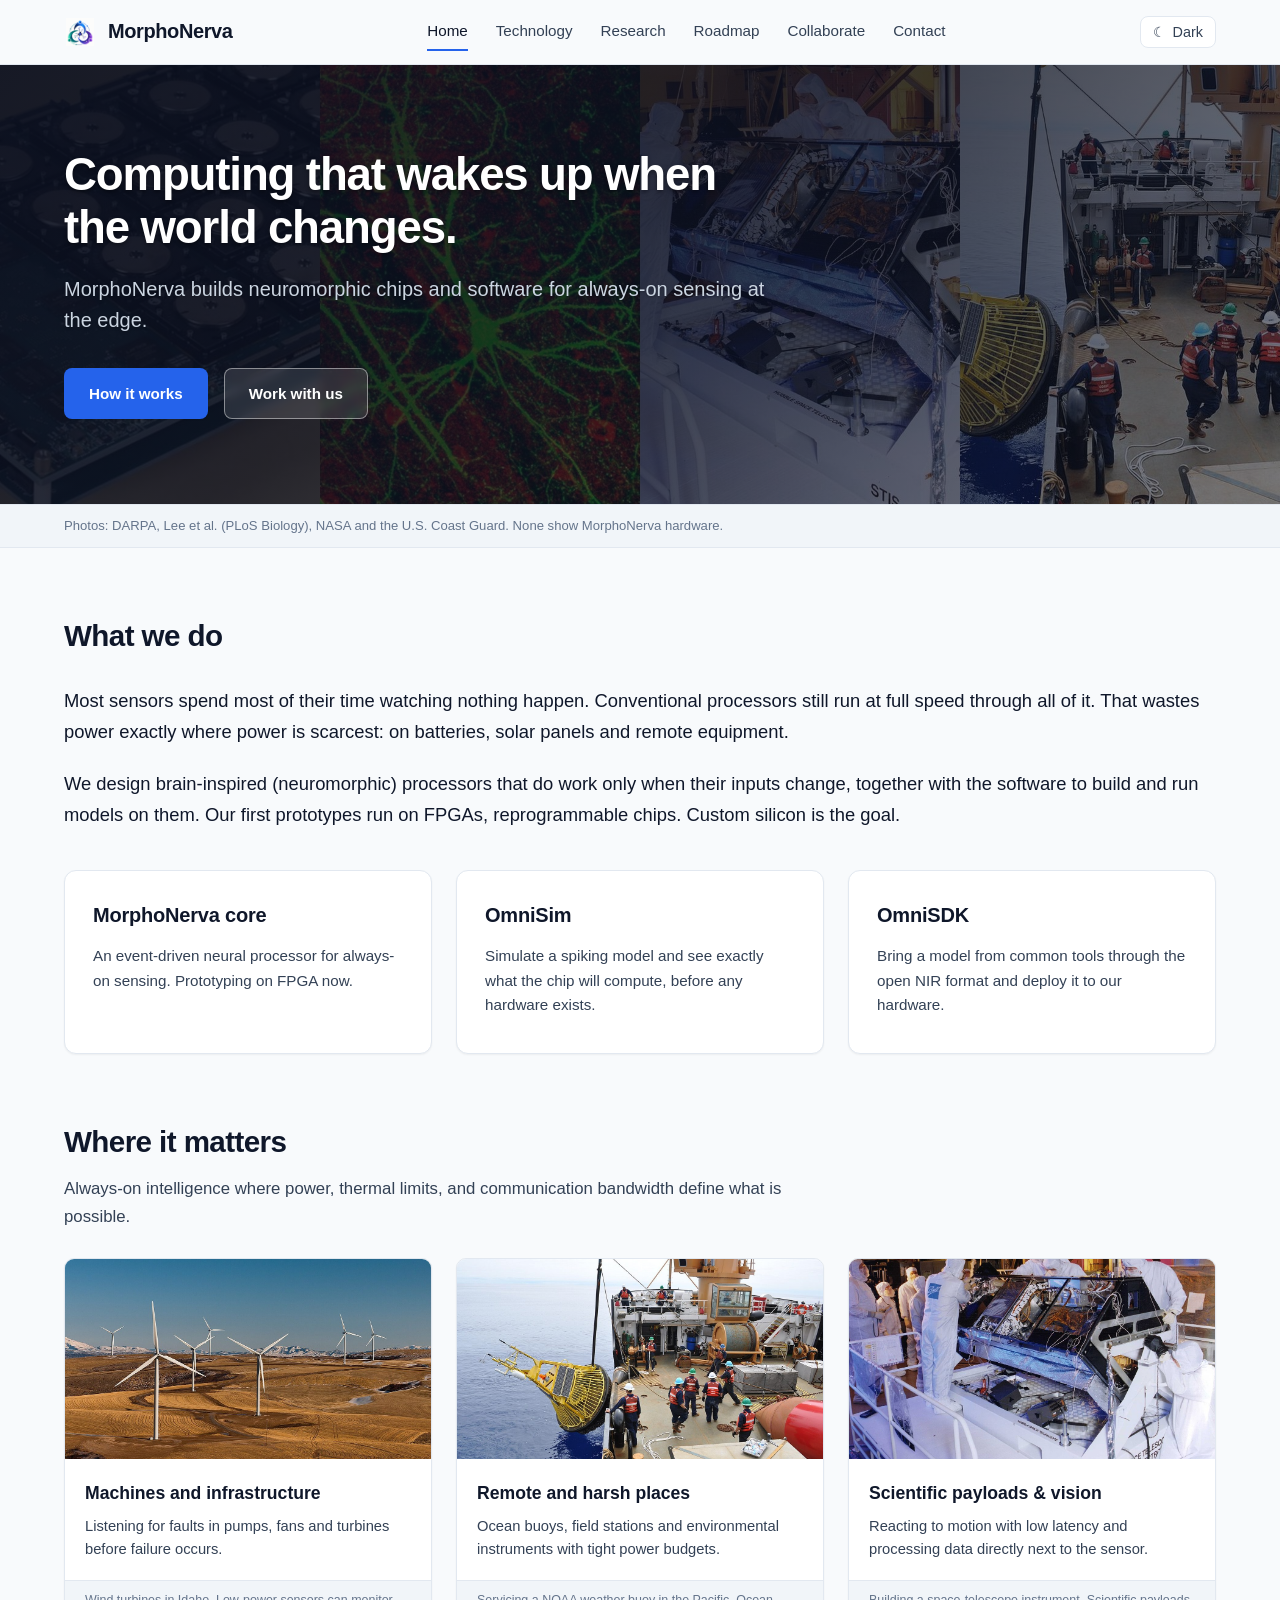
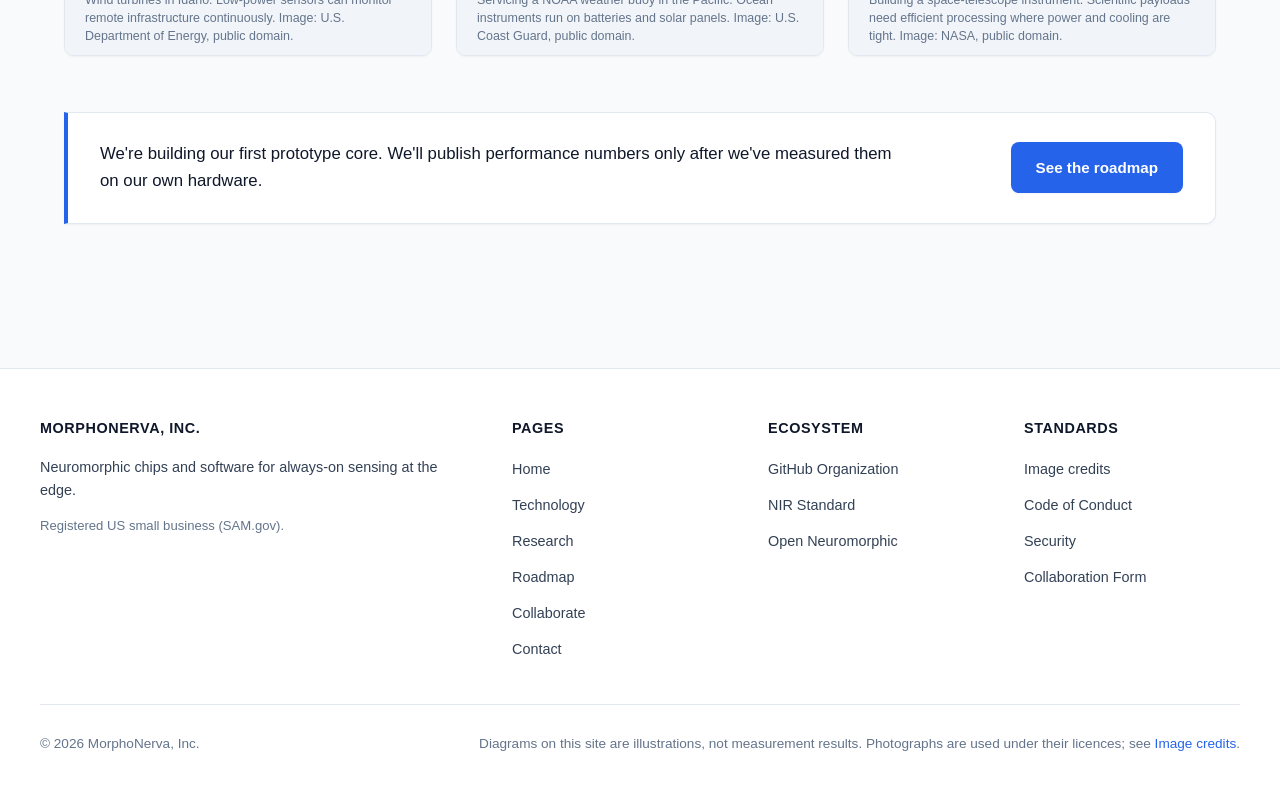
==== commit bcf9aa84: "feat(website): v2 layout, high-contrast hero scrim, real image per page, and plain-language copy (MO" ====
--- a/index.html
+++ b/index.html
@@ -3,10 +3,12 @@
 <head>
   <meta charset="UTF-8">
   <meta name="viewport" content="width=device-width, initial-scale=1.0">
-  <title>MorphoNerva, Inc. | Neuromorphic Computing for the Edge</title>
-  <meta name="description" content="Event-driven hardware and software that work only when something changes. Neuromorphic computing for edge and scientific workloads.">
+  <title>MorphoNerva | Neuromorphic Computing for the Edge</title>
+  <meta name="description" content="MorphoNerva builds neuromorphic chips and software for always-on sensing at the edge. Computing that wakes up when the world changes.">
   <link rel="stylesheet" href="assets/css/style.css">
-  <link rel="icon" href="data:image/svg+xml,<svg xmlns=%22http://www.w3.org/2000/svg%22 viewBox=%220%200%2032%2032%22><circle cx=%2216%22 cy=%2216%22 r=%2212%22 fill=%22%232563eb%22/></svg>">
+  <link rel="icon" href="favicon.ico" sizes="any">
+  <link rel="icon" type="image/png" sizes="32x32" href="assets/images/favicon-32.png">
+  <link rel="apple-touch-icon" href="assets/images/apple-touch-icon.png">
 </head>
 <body>
 
@@ -14,8 +16,10 @@
   <header class="site-header">
     <div class="nav-container">
       <a href="index.html" class="brand-link">
-        <span class="brand-pulse" aria-hidden="true"></span>
-        <span class="brand-text">Morpho<span>Nerva</span></span>
+        <span class="logo-tile">
+          <img src="assets/images/logo-mark.png" alt="MorphoNerva logo" class="brand-logo">
+        </span>
+        <span class="brand-name">MorphoNerva</span>
       </a>
 
       <nav class="main-nav" id="main-nav">
@@ -37,139 +41,111 @@
     </div>
   </header>
 
-  <!-- Hero Section -->
-  <section class="hero">
-    <img src="assets/hero.jpg" alt="Collage of public-domain photos: DARPA SyNAPSE board, Santiago Ramón y Cajal neuron drawing, NASA Hubble spectrograph, and U.S. Coast Guard buoy servicing" class="hero-banner-img" width="1600" height="500">
-    <div class="figure-caption" style="text-align: center; padding: 0.5rem 1rem; border-bottom: 1px solid var(--border-color); background: var(--bg-card-subtle);">
-      Banner: public-domain images from DARPA, Santiago Ramón y Cajal (1899), NASA and the U.S. Coast Guard. None show MorphoNerva hardware.
-    </div>
-
-    <div class="hero-content">
-      <div class="hero-badges">
-        <span class="badge">R&D Stage</span>
-        <span class="badge">Neuromorphic Computing</span>
-        <span class="badge neutral">HW/SW Co-Design</span>
-        <span class="badge neutral">SAM.gov Registered</span>
-      </div>
-      <h1>Neuromorphic computing for the edge</h1>
-      <p class="lead">
-        Event-driven hardware and software that work only when something changes.
-      </p>
-      <div class="hero-actions">
-        <a href="technology/index.html" class="btn btn-primary">See the technology</a>
-        <a href="collaborate/index.html" class="btn btn-secondary">Work with us</a>
+  <!-- Hero Section v2 -->
+  <section class="hero-v2">
+    <div class="hero-bg-wrapper">
+      <img src="assets/images/hero-clean.jpg" alt="Representative edge, biological, and scientific sensing imagery" class="hero-bg-img">
+      <div class="hero-scrim"></div>
+    </div>
+    <div class="hero-v2-container">
+      <div class="hero-v2-card">
+        <h1 class="hero-v2-title">Computing that wakes up when the world changes.</h1>
+        <p class="hero-v2-subtitle">MorphoNerva builds neuromorphic chips and software for always-on sensing at the edge.</p>
+        <div class="hero-v2-actions">
+          <a href="technology/index.html" class="btn btn-primary">How it works</a>
+          <a href="collaborate/index.html" class="btn btn-outline">Work with us</a>
+        </div>
       </div>
     </div>
   </section>
-
+  <div class="hero-caption-bar">
+    <div class="container" style="padding-top: 0; padding-bottom: 0;">
+      Photos: DARPA, Lee et al. (PLoS Biology), NASA and the U.S. Coast Guard. None show MorphoNerva hardware.
+    </div>
+  </div>
+
+  <!-- Main Content -->
   <main>
     <div class="container">
 
-      <!-- Intro Paragraph & Pull Quote -->
-      <section class="intro-section">
-        <p style="font-size: 1.15rem; line-height: 1.7; max-width: 900px; margin-bottom: 1.5rem;">
-          MorphoNerva, Inc. is an early-stage engineering R&D company building neuromorphic, event-driven computing systems for edge and scientific workloads. We design the full stack together: spiking neural network models, the software that builds and verifies them, and the digital hardware they run on. We start with FPGA prototypes and are working toward custom silicon.
-        </p>
-
-        <div class="callout">
-          <p style="font-size: 1.15rem; font-style: italic;">
-            &ldquo;Most sensor data is quiet most of the time. Conventional processors do the same work on every clock tick anyway. Our systems are designed to do work only when something changes.&rdquo;
-          </p>
-        </div>
-      </section>
-
-      <!-- Three Pillars Cards -->
-      <section style="margin-top: 3.5rem;">
+      <!-- What We Do -->
+      <section class="what-we-do">
+        <div class="section-header" style="margin-top: 1rem;">
+          <h2>What we do</h2>
+        </div>
+        <p style="font-size: 1.15rem; line-height: 1.7; color: var(--text-main); margin-bottom: 1.25rem;">
+          Most sensors spend most of their time watching nothing happen. Conventional processors still run at full speed through all of it. That wastes power exactly where power is scarcest: on batteries, solar panels and remote equipment.
+        </p>
+        <p style="font-size: 1.15rem; line-height: 1.7; color: var(--text-main); margin-bottom: 2.5rem;">
+          We design brain-inspired (neuromorphic) processors that do work only when their inputs change, together with the software to build and run models on them. Our first prototypes run on FPGAs, reprogrammable chips. Custom silicon is the goal.
+        </p>
+
+        <!-- Three Cards -->
         <div class="grid grid-3">
           <div class="card">
-            <span class="badge" style="width: fit-content; margin-bottom: 0.75rem;">Hardware</span>
-            <h3>Neuromorphic edge accelerator</h3>
-            <p>
-              A digital, event-driven neural processing core for always-on sensing. FPGA prototypes first, then custom silicon. In development.
-            </p>
-            <div class="card-footer">
-              <a href="technology/index.html">Learn more &rarr;</a>
-              <span>In development</span>
-            </div>
-          </div>
-
+            <h3>MorphoNerva core</h3>
+            <p>An event-driven neural processor for always-on sensing. Prototyping on FPGA now.</p>
+          </div>
           <div class="card">
-            <span class="badge neutral" style="width: fit-content; margin-bottom: 0.75rem;">Simulation</span>
             <h3>OmniSim</h3>
-            <p>
-              Simulation and analysis for spiking models, built so that what you simulate is what the hardware computes. In development.
-            </p>
-            <div class="card-footer">
-              <a href="technology/index.html">Learn more &rarr;</a>
-              <span>In development</span>
-            </div>
-          </div>
-
+            <p>Simulate a spiking model and see exactly what the chip will compute, before any hardware exists.</p>
+          </div>
           <div class="card">
-            <span class="badge neutral" style="width: fit-content; margin-bottom: 0.75rem;">Toolchain</span>
             <h3>OmniSDK</h3>
-            <p>
-              Import, build and deploy spiking models, starting from the open NIR model format. In development.
-            </p>
-            <div class="card-footer">
-              <a href="technology/index.html">Learn more &rarr;</a>
-              <span>In development</span>
-            </div>
+            <p>Bring a model from common tools through the open NIR format and deploy it to our hardware.</p>
           </div>
         </div>
       </section>
 
-      <!-- Where It Applies Photo Row -->
-      <section style="margin-top: 4rem;">
+      <!-- Where It Matters -->
+      <section class="where-it-matters" style="margin-top: 4rem;">
         <div class="section-header">
-          <h2>Where it applies</h2>
-          <p>Industrial monitoring &middot; Audio sensing &middot; Event cameras and robotics &middot; Scientific and harsh-environment sensing.</p>
-        </div>
-
-        <div class="image-gallery">
-          <div class="gallery-item">
-            <img src="assets/photos/wind-farm-power-county.jpg" alt="Aerial view of wind farm in Power County, Idaho" loading="lazy" width="800" height="600">
-            <div class="gallery-caption">
-              <strong>Industrial Monitoring</strong>
-              Continuous remote monitoring of critical infrastructure and turbines on minimal battery power.
-              <span class="source-tag">U.S. Dept of Energy &middot; Public domain</span>
-            </div>
-          </div>
-
-          <div class="gallery-item">
-            <img src="assets/photos/noaa-buoy-service.jpg" alt="U.S. Coast Guard servicing a NOAA weather buoy at sea" loading="lazy" width="800" height="600">
-            <div class="gallery-caption">
-              <strong>Remote Oceanic Sensing</strong>
-              Autonomous marine weather and acoustic instruments far from power or bandwidth.
-              <span class="source-tag">U.S. Coast Guard &middot; Public domain</span>
-            </div>
-          </div>
-
-          <div class="gallery-item">
-            <img src="assets/photos/nasa-hubble-spectrograph.jpg" alt="NASA technicians assembling the Cosmic Origins Spectrograph" loading="lazy" width="800" height="600">
-            <div class="gallery-caption">
-              <strong>Scientific Instrumentation</strong>
-              Precision instruments in harsh thermal and physical constraints requiring low-latency edge event detection.
-              <span class="source-tag">NASA &middot; Public domain</span>
-            </div>
-          </div>
-        </div>
-
-        <p class="figure-caption" style="text-align: center;">
-          Remote and harsh environments: wind turbines (U.S. Dept of Energy), ocean weather buoys (U.S. Coast Guard), space instruments (NASA). Public domain.
-        </p>
+          <h2>Where it matters</h2>
+          <p>Always-on intelligence where power, thermal limits, and communication bandwidth define what is possible.</p>
+        </div>
+
+        <div class="photo-grid-3">
+          <div class="photo-card">
+            <img src="assets/images/wind-farm-power-county.jpg" alt="Aerial view of wind turbines in Idaho">
+            <div class="photo-card-body">
+              <h3>Machines and infrastructure</h3>
+              <p>Listening for faults in pumps, fans and turbines before failure occurs.</p>
+            </div>
+            <div class="photo-card-caption">
+              Wind turbines in Idaho. Low-power sensors can monitor remote infrastructure continuously. Image: U.S. Department of Energy, public domain.
+            </div>
+          </div>
+
+          <div class="photo-card">
+            <img src="assets/images/noaa-buoy-service.jpg" alt="U.S. Coast Guard crew servicing ocean weather buoy">
+            <div class="photo-card-body">
+              <h3>Remote and harsh places</h3>
+              <p>Ocean buoys, field stations and environmental instruments with tight power budgets.</p>
+            </div>
+            <div class="photo-card-caption">
+              Servicing a NOAA weather buoy in the Pacific. Ocean instruments run on batteries and solar panels. Image: U.S. Coast Guard, public domain.
+            </div>
+          </div>
+
+          <div class="photo-card">
+            <img src="assets/images/nasa-hubble-spectrograph.jpg" alt="Engineers assembling scientific space telescope instrument">
+            <div class="photo-card-body">
+              <h3>Scientific payloads & vision</h3>
+              <p>Reacting to motion with low latency and processing data directly next to the sensor.</p>
+            </div>
+            <div class="photo-card-caption">
+              Building a space-telescope instrument. Scientific payloads need efficient processing where power and cooling are tight. Image: NASA, public domain.
+            </div>
+          </div>
+        </div>
       </section>
 
-      <!-- Status Strip -->
-      <section style="margin-top: 3.5rem;">
-        <div class="card" style="background-color: var(--bg-card-subtle); display: flex; flex-direction: row; justify-content: space-between; align-items: center; flex-wrap: wrap; gap: 1rem;">
-          <div>
-            <strong>Current Status:</strong> Now: Prototype 0, the first digital core, designed and checked in simulation. No performance results are published yet. When they are, they'll be measured on our own hardware and labelled.
-          </div>
-          <div>
-            <a href="roadmap/index.html" class="btn btn-secondary" style="font-size: 0.9rem; padding: 0.5rem 1rem;">View Roadmap &rarr;</a>
-          </div>
-        </div>
+      <!-- Status Band -->
+      <section class="status-banner">
+        <p>
+          We're building our first prototype core. We'll publish performance numbers only after we've measured them on our own hardware.
+        </p>
+        <a href="roadmap/index.html" class="btn btn-primary" style="white-space: nowrap;">See the roadmap</a>
       </section>
 
     </div>
@@ -181,7 +157,7 @@
       <div class="footer-col">
         <h4>MorphoNerva, Inc.</h4>
         <p>
-          Event-driven neuromorphic computing systems for edge and scientific workloads.
+          Neuromorphic chips and software for always-on sensing at the edge.
         </p>
         <p style="margin-top: 0.75rem; font-size: 0.82rem; color: var(--text-subtle);">
           Registered US small business (SAM.gov).
@@ -189,7 +165,7 @@
       </div>
 
       <div class="footer-col">
-        <h4>Navigation</h4>
+        <h4>Pages</h4>
         <ul>
           <li><a href="index.html">Home</a></li>
           <li><a href="technology/index.html">Technology</a></li>
@@ -204,7 +180,7 @@
         <h4>Ecosystem</h4>
         <ul>
           <li><a href="https://github.com/MorphoNerva-Inc" target="_blank" rel="noopener">GitHub Organization</a></li>
-          <li><a href="https://github.com/neuromorphs/NIR" target="_blank" rel="noopener">NIR Model Format</a></li>
+          <li><a href="https://github.com/neuromorphs/NIR" target="_blank" rel="noopener">NIR Standard</a></li>
           <li><a href="https://open-neuromorphic.org" target="_blank" rel="noopener">Open Neuromorphic</a></li>
         </ul>
       </div>
@@ -222,7 +198,10 @@
 
     <div class="footer-bottom">
       <div>
-        &copy; 2026 MorphoNerva, Inc. Figures are diagrams or illustrations based on textbook models and synthetic data, not measured results. Photographs are used under their licences; see <a href="SOURCES.md">Image credits</a>.
+        &copy; 2026 MorphoNerva, Inc.
+      </div>
+      <div>
+        Diagrams on this site are illustrations, not measurement results. Photographs are used under their licences; see <a href="SOURCES.md">Image credits</a>.
       </div>
     </div>
   </footer>
--- a/assets/css/style.css
+++ b/assets/css/style.css
@@ -1,17 +1,17 @@
-/* MorphoNerva Static Website Stylesheet */
+/* MorphoNerva Static Website Stylesheet - v2 */
 :root {
-  --font-sans: "Segoe UI", -apple-system, BlinkMacSystemFont, Roboto, Helvetica, Arial, sans-serif;
+  --font-sans: -apple-system, BlinkMacSystemFont, "Segoe UI", Roboto, Helvetica, Arial, sans-serif;
   --font-mono: ui-monospace, SFMono-Regular, "SF Mono", Menlo, Consolas, monospace;
 
   /* Light theme default */
   --bg-primary: #f8fafc;
   --bg-card: #ffffff;
   --bg-card-subtle: #f1f5f9;
-  --bg-navbar: rgba(248, 250, 252, 0.85);
+  --bg-navbar: rgba(248, 250, 252, 0.90);
   --border-color: #e2e8f0;
   --border-accent: #cbd5e1;
   --text-main: #0f172a;
-  --text-muted: #475569;
+  --text-muted: #334155;
   --text-subtle: #64748b;
   --brand-primary: #2563eb;
   --brand-hover: #1d4ed8;
@@ -28,7 +28,7 @@
   --bg-primary: #0a0f1d;
   --bg-card: #111827;
   --bg-card-subtle: #1e293b;
-  --bg-navbar: rgba(10, 15, 29, 0.88);
+  --bg-navbar: rgba(10, 15, 29, 0.92);
   --border-color: #1e293b;
   --border-accent: #334155;
   --text-main: #f1f5f9;
@@ -50,7 +50,7 @@
     --bg-primary: #0a0f1d;
     --bg-card: #111827;
     --bg-card-subtle: #1e293b;
-    --bg-navbar: rgba(10, 15, 29, 0.88);
+    --bg-navbar: rgba(10, 15, 29, 0.92);
     --border-color: #1e293b;
     --border-accent: #334155;
     --text-main: #f1f5f9;
@@ -110,7 +110,7 @@
 .nav-container {
   max-width: 1200px;
   margin: 0 auto;
-  padding: 0.85rem 1.5rem;
+  padding: 0.8rem 1.5rem;
   display: flex;
   align-items: center;
   justify-content: space-between;
@@ -119,7 +119,7 @@
 .brand-link {
   display: flex;
   align-items: center;
-  gap: 0.65rem;
+  gap: 0.75rem;
   font-weight: 700;
   font-size: 1.25rem;
   color: var(--text-main);
@@ -127,17 +127,42 @@
   letter-spacing: -0.02em;
 }
 
-.brand-pulse {
-  width: 12px;
-  height: 12px;
-  background-color: var(--brand-primary);
-  border-radius: 50%;
-  box-shadow: 0 0 10px var(--brand-primary);
-  display: inline-block;
-}
-
-.brand-text span {
-  color: var(--brand-primary);
+.logo-tile {
+  display: inline-flex;
+  align-items: center;
+  justify-content: center;
+  width: 32px;
+  height: 32px;
+  border-radius: 6px;
+  background: transparent;
+  transition: background 0.2s ease, box-shadow 0.2s ease;
+}
+
+.brand-logo {
+  width: 28px;
+  height: 28px;
+  object-fit: contain;
+  display: block;
+}
+
+/* In dark theme, place the mark on a white rounded tile */
+:root[data-theme="dark"] .logo-tile {
+  background: #ffffff;
+  padding: 2px;
+  box-shadow: 0 1px 3px rgba(0, 0, 0, 0.4);
+}
+
+@media (prefers-color-scheme: dark) {
+  :root:not([data-theme="light"]) .logo-tile {
+    background: #ffffff;
+    padding: 2px;
+    box-shadow: 0 1px 3px rgba(0, 0, 0, 0.4);
+  }
+}
+
+.brand-name {
+  font-weight: 800;
+  color: var(--text-main);
 }
 
 nav.main-nav {
@@ -198,32 +223,388 @@
   cursor: pointer;
 }
 
-/* Hero Section */
-.hero {
+/* Hero Section v2 with Dark Gradient Scrim */
+.hero-v2 {
   position: relative;
+  min-height: 440px;
+  display: flex;
+  align-items: center;
+  overflow: hidden;
+  background-color: #0b1020;
+  border-bottom: 1px solid var(--border-color);
+}
+
+.hero-bg-wrapper {
+  position: absolute;
+  inset: 0;
+  width: 100%;
+  height: 100%;
+  z-index: 1;
+}
+
+.hero-bg-img {
+  width: 100%;
+  height: 100%;
+  object-fit: cover;
+  object-position: center;
+  display: block;
+}
+
+.hero-scrim {
+  position: absolute;
+  inset: 0;
+  background: linear-gradient(
+    135deg,
+    rgba(11, 16, 32, 0.94) 0%,
+    rgba(11, 16, 32, 0.82) 48%,
+    rgba(11, 16, 32, 0.50) 100%
+  );
+}
+
+.hero-v2-container {
+  position: relative;
+  z-index: 2;
+  max-width: 1200px;
+  margin: 0 auto;
+  padding: 4.5rem 1.5rem;
+  width: 100%;
+}
+
+.hero-v2-card {
+  max-width: 720px;
+  text-align: left;
+}
+
+.hero-v2-title {
+  font-size: 2.85rem;
+  font-weight: 800;
+  color: #ffffff;
+  line-height: 1.15;
+  letter-spacing: -0.025em;
+  margin-bottom: 1.25rem;
+  text-shadow: 0 2px 4px rgba(0, 0, 0, 0.4);
+}
+
+.hero-v2-subtitle {
+  font-size: 1.25rem;
+  color: #cbd5e1;
+  line-height: 1.55;
+  margin-bottom: 2rem;
+  text-shadow: 0 1px 3px rgba(0, 0, 0, 0.3);
+}
+
+.hero-v2-actions {
+  display: flex;
+  flex-wrap: wrap;
+  gap: 1rem;
+}
+
+.hero-caption-bar {
+  background-color: var(--bg-card-subtle);
+  border-bottom: 1px solid var(--border-color);
+  padding: 0.65rem 1.5rem;
+  font-size: 0.82rem;
+  color: var(--text-subtle);
+}
+
+/* Buttons */
+.btn {
+  display: inline-flex;
+  align-items: center;
+  justify-content: center;
+  padding: 0.75rem 1.5rem;
+  font-size: 0.95rem;
+  font-weight: 600;
+  border-radius: 8px;
+  text-decoration: none;
+  cursor: pointer;
+  transition: all 0.15s ease;
+}
+
+.btn-primary {
+  background-color: var(--brand-primary);
+  color: #ffffff !important;
+  border: 1px solid transparent;
+  box-shadow: var(--shadow-sm);
+}
+
+.btn-primary:hover {
+  background-color: var(--brand-hover);
+  text-decoration: none;
+}
+
+.btn-outline {
+  background-color: rgba(255, 255, 255, 0.12);
+  color: #ffffff !important;
+  border: 1px solid rgba(255, 255, 255, 0.45);
+  backdrop-filter: blur(4px);
+}
+
+.btn-outline:hover {
+  background-color: rgba(255, 255, 255, 0.24);
+  border-color: rgba(255, 255, 255, 0.75);
+  text-decoration: none;
+}
+
+.btn-secondary {
+  background-color: var(--bg-card);
+  color: var(--text-main);
+  border: 1px solid var(--border-color);
+}
+
+.btn-secondary:hover {
+  background-color: var(--bg-card-subtle);
+  border-color: var(--border-accent);
+  text-decoration: none;
+}
+
+/* Main Container & Page Header */
+main {
+  flex: 1;
+}
+
+.container {
+  max-width: 1200px;
+  margin: 0 auto;
+  padding: 3rem 1.5rem;
+}
+
+.page-header {
+  margin-bottom: 2rem;
+}
+
+.page-header h1 {
+  font-size: 2.5rem;
+  font-weight: 800;
+  letter-spacing: -0.025em;
+  line-height: 1.2;
+  margin-bottom: 0.5rem;
+  color: var(--text-main);
+}
+
+.page-header p.lead {
+  font-size: 1.15rem;
+  color: var(--text-muted);
+  max-width: 800px;
+  line-height: 1.6;
+}
+
+.section-header {
+  margin: 3rem 0 1.5rem;
+}
+
+.section-header h2 {
+  font-size: 1.85rem;
+  font-weight: 700;
+  letter-spacing: -0.02em;
+  margin-bottom: 0.5rem;
+  color: var(--text-main);
+}
+
+.section-header p {
+  color: var(--text-muted);
+  font-size: 1.05rem;
+  max-width: 750px;
+}
+
+/* Page Lead Figures & Photos */
+.page-lead-figure {
+  margin: 2rem 0 2.5rem;
+  border-radius: 12px;
+  overflow: hidden;
+  border: 1px solid var(--border-color);
   background: var(--bg-card);
-  border-bottom: 1px solid var(--border-color);
-  overflow: hidden;
-}
-
-.hero-banner-img {
+  box-shadow: var(--shadow-sm);
+}
+
+.page-lead-img {
   width: 100%;
   max-height: 480px;
   object-fit: cover;
   display: block;
 }
 
-.hero-content {
-  max-width: 1200px;
-  margin: 0 auto;
-  padding: 3rem 1.5rem 3.5rem;
-}
-
-.hero-badges {
-  display: flex;
+.figure-caption {
+  padding: 0.75rem 1.25rem;
+  font-size: 0.85rem;
+  color: var(--text-subtle);
+  border-top: 1px solid var(--border-color);
+  background: var(--bg-card-subtle);
+  line-height: 1.5;
+}
+
+/* Two-column side-by-side images */
+.two-col-images {
+  display: grid;
+  grid-template-columns: 1fr 1fr;
+  gap: 1.5rem;
+  margin: 2.5rem 0;
+}
+
+.image-card {
+  border-radius: 10px;
+  overflow: hidden;
+  border: 1px solid var(--border-color);
+  background: var(--bg-card);
+  box-shadow: var(--shadow-sm);
+  display: flex;
+  flex-direction: column;
+}
+
+.image-card img {
+  width: 100%;
+  height: 240px;
+  object-fit: cover;
+  display: block;
+}
+
+.image-card-caption {
+  padding: 0.75rem 1rem;
+  font-size: 0.82rem;
+  color: var(--text-subtle);
+  border-top: 1px solid var(--border-color);
+  background: var(--bg-card-subtle);
+  line-height: 1.45;
+}
+
+/* Where it matters photo grid */
+.photo-grid-3 {
+  display: grid;
+  grid-template-columns: repeat(3, 1fr);
+  gap: 1.5rem;
+  margin: 1.75rem 0 3rem;
+}
+
+.photo-card {
+  background: var(--bg-card);
+  border: 1px solid var(--border-color);
+  border-radius: 10px;
+  overflow: hidden;
+  display: flex;
+  flex-direction: column;
+  box-shadow: var(--shadow-sm);
+}
+
+.photo-card img {
+  width: 100%;
+  height: 200px;
+  object-fit: cover;
+  display: block;
+}
+
+.photo-card-body {
+  padding: 1.25rem;
+  flex: 1;
+}
+
+.photo-card-body h3 {
+  font-size: 1.1rem;
+  font-weight: 700;
+  margin-bottom: 0.4rem;
+  color: var(--text-main);
+}
+
+.photo-card-body p {
+  font-size: 0.92rem;
+  color: var(--text-muted);
+  line-height: 1.55;
+}
+
+.photo-card-caption {
+  padding: 0.6rem 1.25rem;
+  font-size: 0.78rem;
+  color: var(--text-subtle);
+  border-top: 1px solid var(--border-color);
+  background: var(--bg-card-subtle);
+  line-height: 1.45;
+}
+
+/* Status Banner Callout */
+.status-banner {
+  margin: 3.5rem 0 2rem;
+  padding: 1.75rem 2rem;
+  background: var(--bg-card);
+  border: 1px solid var(--border-color);
+  border-left: 4px solid var(--brand-primary);
+  border-radius: 0 10px 10px 0;
+  box-shadow: var(--shadow-sm);
+  display: flex;
+  align-items: center;
+  justify-content: space-between;
+  gap: 1.5rem;
   flex-wrap: wrap;
-  gap: 0.6rem;
-  margin-bottom: 1.25rem;
+}
+
+.status-banner p {
+  font-size: 1.05rem;
+  color: var(--text-main);
+  font-weight: 500;
+  margin: 0;
+  max-width: 800px;
+  line-height: 1.6;
+}
+
+/* Callout Box */
+.callout {
+  padding: 1.5rem 1.75rem;
+  border-radius: 10px;
+  background-color: var(--bg-card);
+  border: 1px solid var(--border-color);
+  border-left: 4px solid var(--brand-primary);
+  margin: 2rem 0;
+  box-shadow: var(--shadow-sm);
+}
+
+.callout p {
+  margin: 0;
+  font-size: 1.05rem;
+  color: var(--text-main);
+  line-height: 1.6;
+}
+
+/* Cards Grid */
+.grid {
+  display: grid;
+  gap: 1.5rem;
+}
+
+.grid-3 {
+  grid-template-columns: repeat(auto-fit, minmax(320px, 1fr));
+}
+
+.grid-2 {
+  grid-template-columns: repeat(auto-fit, minmax(440px, 1fr));
+}
+
+.card {
+  background-color: var(--bg-card);
+  border: 1px solid var(--border-color);
+  border-radius: 12px;
+  padding: 1.75rem;
+  box-shadow: var(--shadow-sm);
+  transition: transform 0.15s ease, box-shadow 0.15s ease, border-color 0.15s ease;
+  display: flex;
+  flex-direction: column;
+}
+
+.card:hover {
+  border-color: var(--border-accent);
+  box-shadow: var(--shadow-md);
+}
+
+.card h3 {
+  font-size: 1.25rem;
+  font-weight: 700;
+  margin-bottom: 0.75rem;
+  letter-spacing: -0.01em;
+  color: var(--text-main);
+}
+
+.card p {
+  color: var(--text-muted);
+  font-size: 0.95rem;
+  line-height: 1.6;
+  margin-bottom: 0.5rem;
 }
 
 .badge {
@@ -245,256 +626,79 @@
   color: var(--text-muted);
 }
 
-.hero h1 {
-  font-size: 2.75rem;
-  font-weight: 800;
-  letter-spacing: -0.03em;
-  line-height: 1.15;
-  margin-bottom: 1rem;
-}
-
-.hero p.lead {
-  font-size: 1.25rem;
-  color: var(--text-muted);
-  max-width: 820px;
-  line-height: 1.6;
-  margin-bottom: 2rem;
-}
-
-.hero-actions {
-  display: flex;
-  flex-wrap: wrap;
+/* Horizontal Timeline on Roadmap */
+.timeline-container {
+  margin: 2.5rem 0 3rem;
+}
+
+.timeline-steps {
+  display: grid;
+  grid-template-columns: repeat(5, 1fr);
   gap: 1rem;
 }
 
-.btn {
-  display: inline-flex;
-  align-items: center;
-  justify-content: center;
-  padding: 0.7rem 1.5rem;
-  font-size: 0.95rem;
-  font-weight: 600;
-  border-radius: 8px;
-  text-decoration: none;
-  cursor: pointer;
-  transition: all 0.15s ease;
-}
-
-.btn-primary {
-  background-color: var(--brand-primary);
-  color: #ffffff !important;
-  border: 1px solid transparent;
+.timeline-step {
+  background: var(--bg-card);
+  border: 1px solid var(--border-color);
+  border-radius: 10px;
+  padding: 1.25rem;
+  display: flex;
+  flex-direction: column;
+  justify-content: space-between;
   box-shadow: var(--shadow-sm);
 }
 
-.btn-primary:hover {
-  background-color: var(--brand-hover);
-  text-decoration: none;
-}
-
-.btn-secondary {
-  background-color: var(--bg-card);
-  color: var(--text-main);
-  border: 1px solid var(--border-color);
-}
-
-.btn-secondary:hover {
-  background-color: var(--bg-card-subtle);
-  border-color: var(--border-accent);
-  text-decoration: none;
-}
-
-/* Main Container & Sections */
-main {
-  flex: 1;
-}
-
-.container {
-  max-width: 1200px;
-  margin: 0 auto;
-  padding: 3.5rem 1.5rem;
-}
-
-.section-header {
-  margin-bottom: 2.5rem;
-}
-
-.section-header h2 {
-  font-size: 2rem;
+.timeline-step.active {
+  border-color: var(--brand-primary);
+  box-shadow: 0 0 0 1px var(--brand-primary);
+}
+
+.timeline-step-num {
+  font-size: 0.8rem;
   font-weight: 700;
-  letter-spacing: -0.02em;
+  color: var(--brand-primary);
   margin-bottom: 0.5rem;
-}
-
-.section-header p {
-  color: var(--text-muted);
+  text-transform: uppercase;
+  letter-spacing: 0.05em;
+}
+
+.timeline-step h3 {
   font-size: 1.1rem;
-  max-width: 750px;
-}
-
-/* Callout Box */
-.callout {
-  padding: 1.5rem 1.75rem;
-  border-radius: 10px;
-  background-color: var(--bg-card);
-  border: 1px solid var(--border-color);
-  border-left: 4px solid var(--brand-primary);
-  margin: 2rem 0;
-  box-shadow: var(--shadow-sm);
-}
-
-.callout p {
-  margin: 0;
-  font-size: 1.05rem;
-  color: var(--text-main);
-}
-
-/* Cards Grid */
-.grid {
-  display: grid;
-  gap: 1.75rem;
-}
-
-.grid-3 {
-  grid-template-columns: repeat(auto-fit, minmax(320px, 1fr));
-}
-
-.grid-2 {
-  grid-template-columns: repeat(auto-fit, minmax(440px, 1fr));
-}
-
-.card {
-  background-color: var(--bg-card);
-  border: 1px solid var(--border-color);
-  border-radius: 12px;
-  padding: 1.75rem;
-  box-shadow: var(--shadow-sm);
-  transition: transform 0.15s ease, box-shadow 0.15s ease, border-color 0.15s ease;
-  display: flex;
-  flex-direction: column;
-}
-
-.card:hover {
-  border-color: var(--border-accent);
-  box-shadow: var(--shadow-md);
-}
-
-.card h3 {
-  font-size: 1.25rem;
   font-weight: 700;
-  margin-bottom: 0.75rem;
-  letter-spacing: -0.01em;
-}
-
-.card p {
-  color: var(--text-muted);
-  font-size: 0.95rem;
-  line-height: 1.6;
-  margin-bottom: 1rem;
-}
-
-.card-footer {
-  margin-top: auto;
-  padding-top: 1rem;
-  border-top: 1px solid var(--border-color);
-  font-size: 0.85rem;
-  color: var(--text-subtle);
-  display: flex;
-  align-items: center;
-  justify-content: space-between;
-}
-
-/* Image Showcase Grid */
-.image-gallery {
-  display: grid;
-  grid-template-columns: repeat(auto-fit, minmax(280px, 1fr));
-  gap: 1.5rem;
-  margin: 2rem 0;
-}
-
-.gallery-item {
-  background-color: var(--bg-card);
-  border: 1px solid var(--border-color);
-  border-radius: 10px;
-  overflow: hidden;
-  box-shadow: var(--shadow-sm);
-  display: flex;
-  flex-direction: column;
-}
-
-.gallery-item img {
-  width: 100%;
-  height: 220px;
-  object-fit: cover;
-  display: block;
-  border-bottom: 1px solid var(--border-color);
-  background: #000;
-}
-
-.gallery-caption {
-  padding: 1rem;
-  font-size: 0.85rem;
+  margin-bottom: 0.35rem;
+  color: var(--text-main);
+}
+
+.timeline-step p {
+  font-size: 0.88rem;
   color: var(--text-muted);
   line-height: 1.45;
   flex: 1;
-}
-
-.gallery-caption strong {
-  display: block;
-  color: var(--text-main);
-  margin-bottom: 0.25rem;
-  font-size: 0.9rem;
-}
-
-.gallery-caption .source-tag {
+  margin-bottom: 0.75rem;
+}
+
+.timeline-badge {
   display: inline-block;
-  margin-top: 0.4rem;
+  padding: 0.2rem 0.55rem;
   font-size: 0.75rem;
+  font-weight: 600;
+  border-radius: 4px;
+  width: fit-content;
+}
+
+.timeline-badge.done {
+  background: #dcfce7;
+  color: #166534;
+}
+
+.timeline-badge.current {
+  background: var(--badge-bg);
+  color: var(--badge-text);
+}
+
+.timeline-badge.future {
+  background: var(--bg-card-subtle);
   color: var(--text-subtle);
-}
-
-/* Tables */
-.table-responsive {
-  width: 100%;
-  overflow-x: auto;
-  margin: 1.75rem 0;
-  border-radius: 10px;
-  border: 1px solid var(--border-color);
-  box-shadow: var(--shadow-sm);
-}
-
-table {
-  width: 100%;
-  border-collapse: collapse;
-  text-align: left;
-  font-size: 0.95rem;
-  background-color: var(--bg-card);
-}
-
-th {
-  background-color: var(--bg-card-subtle);
-  color: var(--text-main);
-  font-weight: 600;
-  padding: 0.85rem 1.25rem;
-  border-bottom: 1px solid var(--border-color);
-}
-
-td {
-  padding: 0.85rem 1.25rem;
-  border-bottom: 1px solid var(--border-color);
-  color: var(--text-muted);
-}
-
-tr:nth-child(even) td {
-  background-color: var(--table-stripe);
-}
-
-tr:last-child td {
-  border-bottom: none;
-}
-
-td strong {
-  color: var(--text-main);
 }
 
 /* SVG Figures Responsive Container */
@@ -515,18 +719,75 @@
   margin: 0 auto;
 }
 
-.figure-caption {
-  margin-top: 1rem;
-  font-size: 0.88rem;
-  color: var(--text-subtle);
-  text-align: center;
+/* Clean List for How We Work */
+.clean-list {
+  list-style: none;
+  margin: 1.5rem 0;
+  display: flex;
+  flex-direction: column;
+  gap: 0.75rem;
+}
+
+.clean-list li {
+  background: var(--bg-card);
+  border: 1px solid var(--border-color);
+  border-radius: 8px;
+  padding: 0.9rem 1.25rem;
+  font-size: 0.95rem;
+  color: var(--text-main);
+  display: flex;
+  align-items: center;
+  gap: 0.75rem;
+}
+
+.clean-list li::before {
+  content: "✔";
+  color: var(--brand-primary);
+  font-weight: 700;
+}
+
+.numbered-steps {
+  list-style: none;
+  counter-reset: step-counter;
+  margin: 1.5rem 0;
+  display: flex;
+  flex-direction: column;
+  gap: 0.85rem;
+}
+
+.numbered-steps li {
+  counter-increment: step-counter;
+  background: var(--bg-card);
+  border: 1px solid var(--border-color);
+  border-radius: 8px;
+  padding: 0.9rem 1.25rem;
+  font-size: 0.95rem;
+  color: var(--text-main);
+  display: flex;
+  align-items: center;
+  gap: 1rem;
+}
+
+.numbered-steps li::before {
+  content: counter(step-counter);
+  background: var(--brand-primary);
+  color: #ffffff;
+  width: 24px;
+  height: 24px;
+  border-radius: 50%;
+  display: inline-flex;
+  align-items: center;
+  justify-content: center;
+  font-size: 0.8rem;
+  font-weight: 700;
+  flex-shrink: 0;
 }
 
 /* Footer */
 footer.site-footer {
   background-color: var(--bg-card);
   border-top: 1px solid var(--border-color);
-  padding: 3.5rem 1.5rem 2.5rem;
+  padding: 3rem 1.5rem 2rem;
   margin-top: 4rem;
 }
 
@@ -536,11 +797,11 @@
   display: grid;
   grid-template-columns: 2fr 1fr 1fr 1fr;
   gap: 2.5rem;
-  margin-bottom: 2.5rem;
+  margin-bottom: 2rem;
 }
 
 .footer-col h4 {
-  font-size: 0.95rem;
+  font-size: 0.9rem;
   font-weight: 700;
   letter-spacing: 0.04em;
   text-transform: uppercase;
@@ -574,7 +835,7 @@
 .footer-bottom {
   max-width: 1200px;
   margin: 0 auto;
-  padding-top: 2rem;
+  padding-top: 1.75rem;
   border-top: 1px solid var(--border-color);
   display: flex;
   flex-wrap: wrap;
@@ -586,6 +847,18 @@
 }
 
 /* Responsive adjustments */
+@media (max-width: 900px) {
+  .photo-grid-3 {
+    grid-template-columns: 1fr;
+  }
+  .timeline-steps {
+    grid-template-columns: 1fr;
+  }
+  .footer-container {
+    grid-template-columns: 1fr 1fr;
+  }
+}
+
 @media (max-width: 860px) {
   nav.main-nav {
     display: none;
@@ -609,16 +882,36 @@
     display: block;
   }
 
-  .hero h1 {
-    font-size: 2.1rem;
-  }
-
+  .grid-2 {
+    grid-template-columns: 1fr;
+  }
+}
+
+@media (max-width: 640px) {
+  .hero-v2 {
+    min-height: 380px;
+  }
+  .hero-v2-container {
+    padding: 2.75rem 1.25rem;
+  }
+  .hero-v2-title {
+    font-size: 2rem;
+    line-height: 1.2;
+  }
+  .hero-v2-subtitle {
+    font-size: 1.1rem;
+  }
+  .two-col-images {
+    grid-template-columns: 1fr;
+  }
   .footer-container {
     grid-template-columns: 1fr;
     gap: 2rem;
   }
-
-  .grid-2 {
-    grid-template-columns: 1fr;
-  }
-}
+  .page-header h1 {
+    font-size: 2rem;
+  }
+  .status-banner {
+    padding: 1.25rem;
+  }
+}
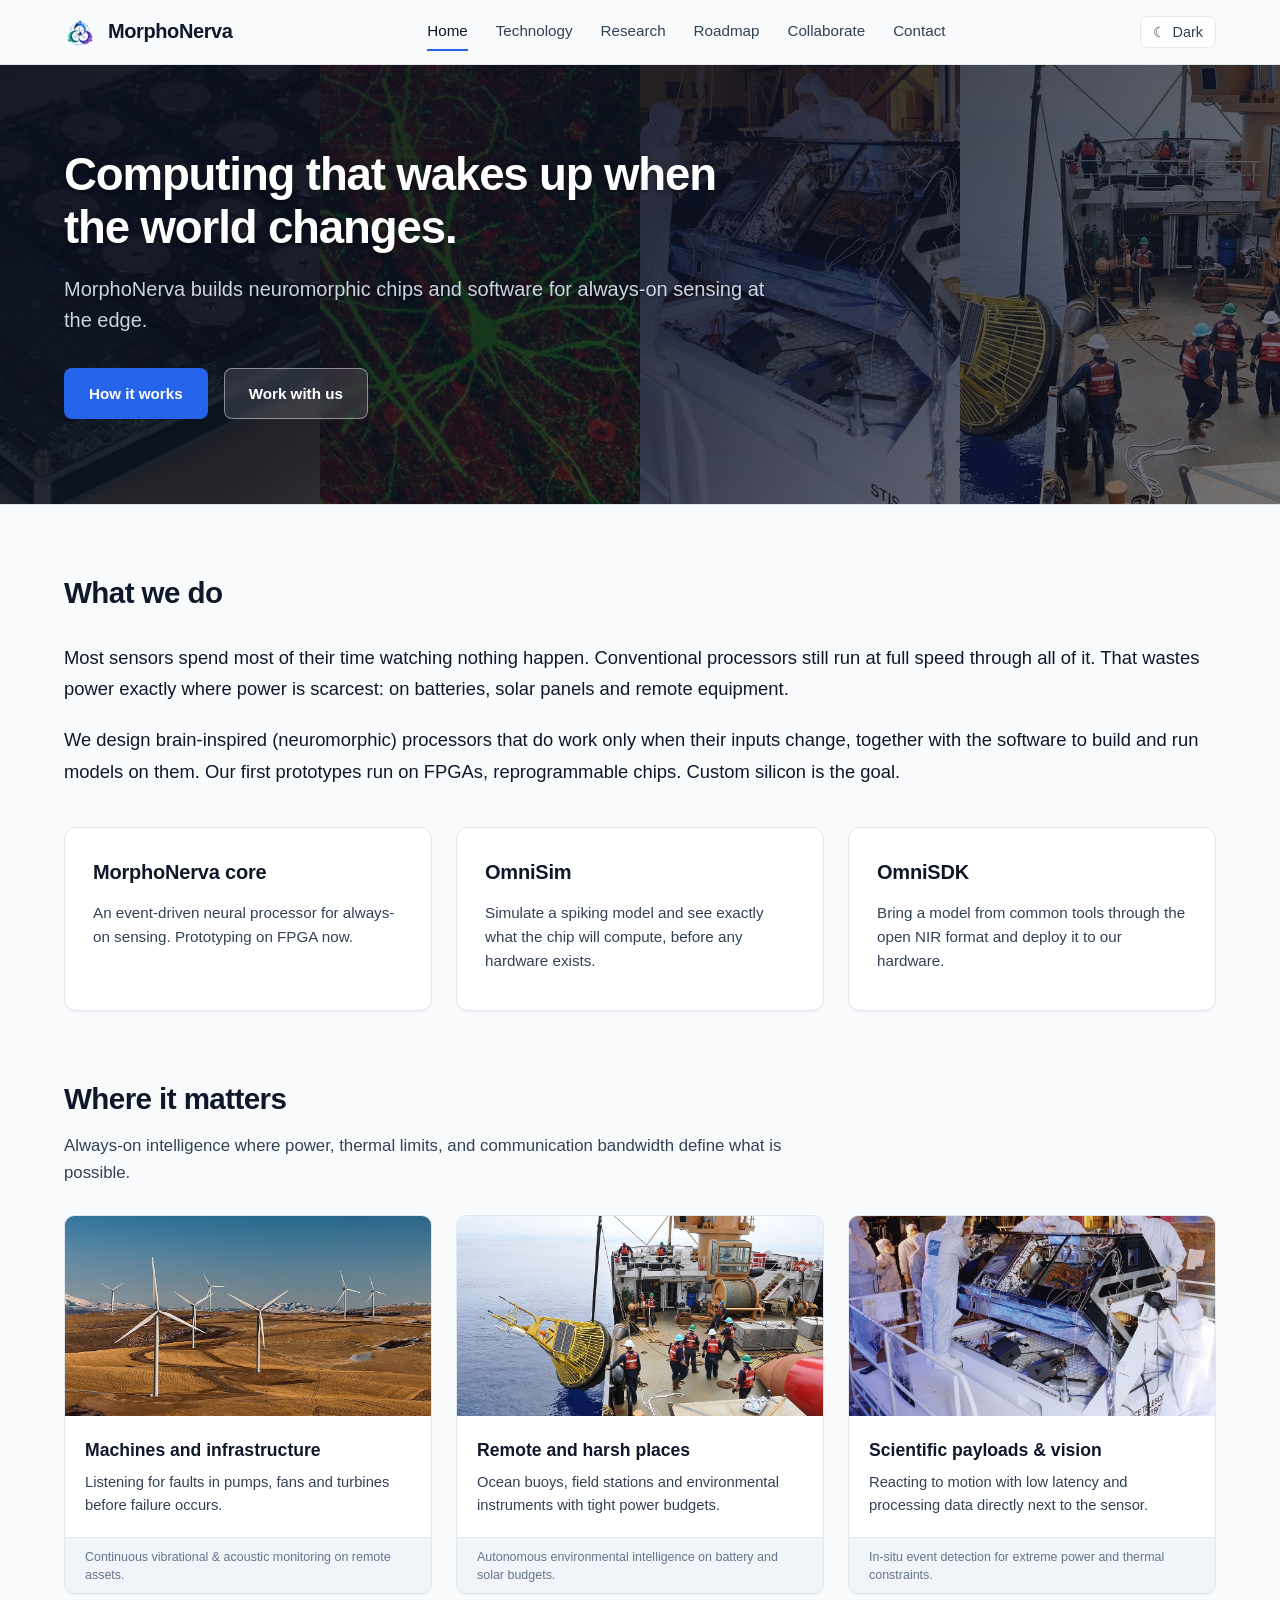
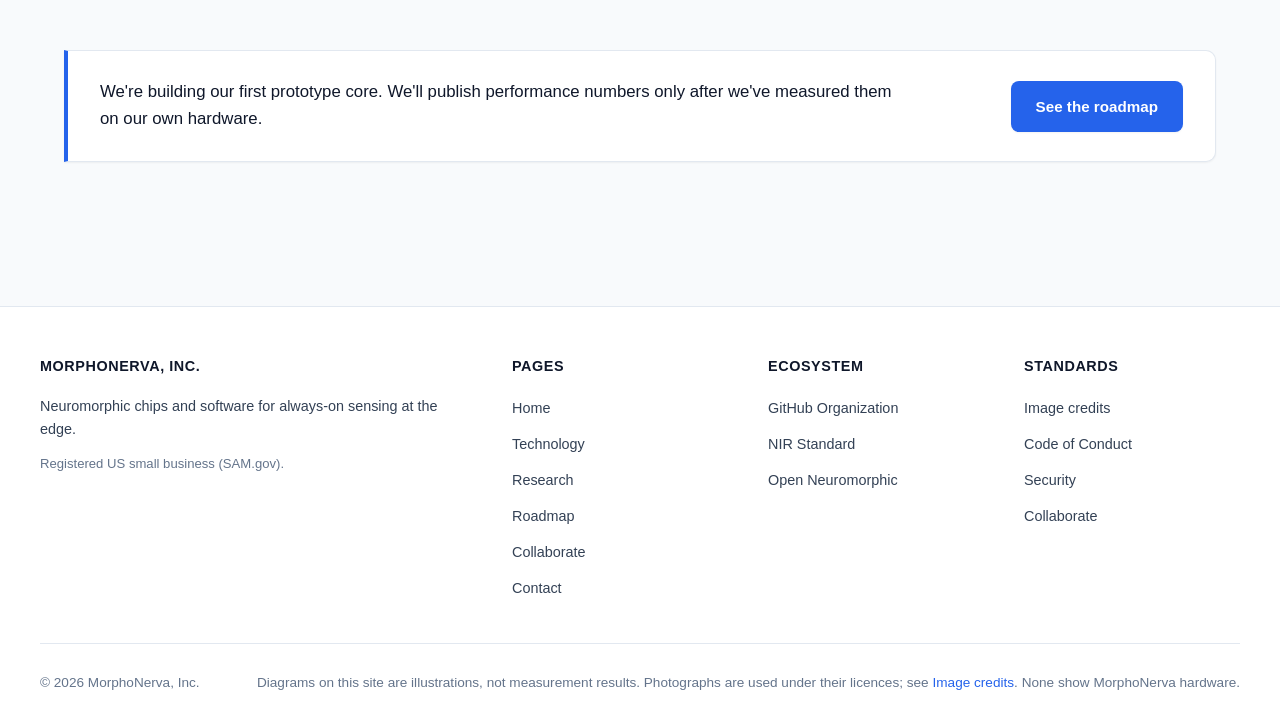
==== commit cab2339b: "feat(site): v2 layout enhancements, transparent logo, and minimalist captions (MORP-55) Co-authored-" ====
--- a/index.html
+++ b/index.html
@@ -58,11 +58,6 @@
       </div>
     </div>
   </section>
-  <div class="hero-caption-bar">
-    <div class="container" style="padding-top: 0; padding-bottom: 0;">
-      Photos: DARPA, Lee et al. (PLoS Biology), NASA and the U.S. Coast Guard. None show MorphoNerva hardware.
-    </div>
-  </div>
 
   <!-- Main Content -->
   <main>
@@ -112,7 +107,7 @@
               <p>Listening for faults in pumps, fans and turbines before failure occurs.</p>
             </div>
             <div class="photo-card-caption">
-              Wind turbines in Idaho. Low-power sensors can monitor remote infrastructure continuously. Image: U.S. Department of Energy, public domain.
+              Continuous vibrational &amp; acoustic monitoring on remote assets.
             </div>
           </div>
 
@@ -123,18 +118,18 @@
               <p>Ocean buoys, field stations and environmental instruments with tight power budgets.</p>
             </div>
             <div class="photo-card-caption">
-              Servicing a NOAA weather buoy in the Pacific. Ocean instruments run on batteries and solar panels. Image: U.S. Coast Guard, public domain.
+              Autonomous environmental intelligence on battery and solar budgets.
             </div>
           </div>
 
           <div class="photo-card">
             <img src="assets/images/nasa-hubble-spectrograph.jpg" alt="Engineers assembling scientific space telescope instrument">
             <div class="photo-card-body">
-              <h3>Scientific payloads & vision</h3>
+              <h3>Scientific payloads &amp; vision</h3>
               <p>Reacting to motion with low latency and processing data directly next to the sensor.</p>
             </div>
             <div class="photo-card-caption">
-              Building a space-telescope instrument. Scientific payloads need efficient processing where power and cooling are tight. Image: NASA, public domain.
+              In-situ event detection for extreme power and thermal constraints.
             </div>
           </div>
         </div>
@@ -191,7 +186,7 @@
           <li><a href="SOURCES.md">Image credits</a></li>
           <li><a href="https://github.com/MorphoNerva-Inc/.github/blob/main/CODE_OF_CONDUCT.md" target="_blank" rel="noopener">Code of Conduct</a></li>
           <li><a href="https://github.com/MorphoNerva-Inc/.github/blob/main/SECURITY.md" target="_blank" rel="noopener">Security</a></li>
-          <li><a href="collaborate/index.html">Collaboration Form</a></li>
+          <li><a href="collaborate/index.html">Collaborate</a></li>
         </ul>
       </div>
     </div>
@@ -201,7 +196,7 @@
         &copy; 2026 MorphoNerva, Inc.
       </div>
       <div>
-        Diagrams on this site are illustrations, not measurement results. Photographs are used under their licences; see <a href="SOURCES.md">Image credits</a>.
+        Diagrams on this site are illustrations, not measurement results. Photographs are used under their licences; see <a href="SOURCES.md">Image credits</a>. None show MorphoNerva hardware.
       </div>
     </div>
   </footer>
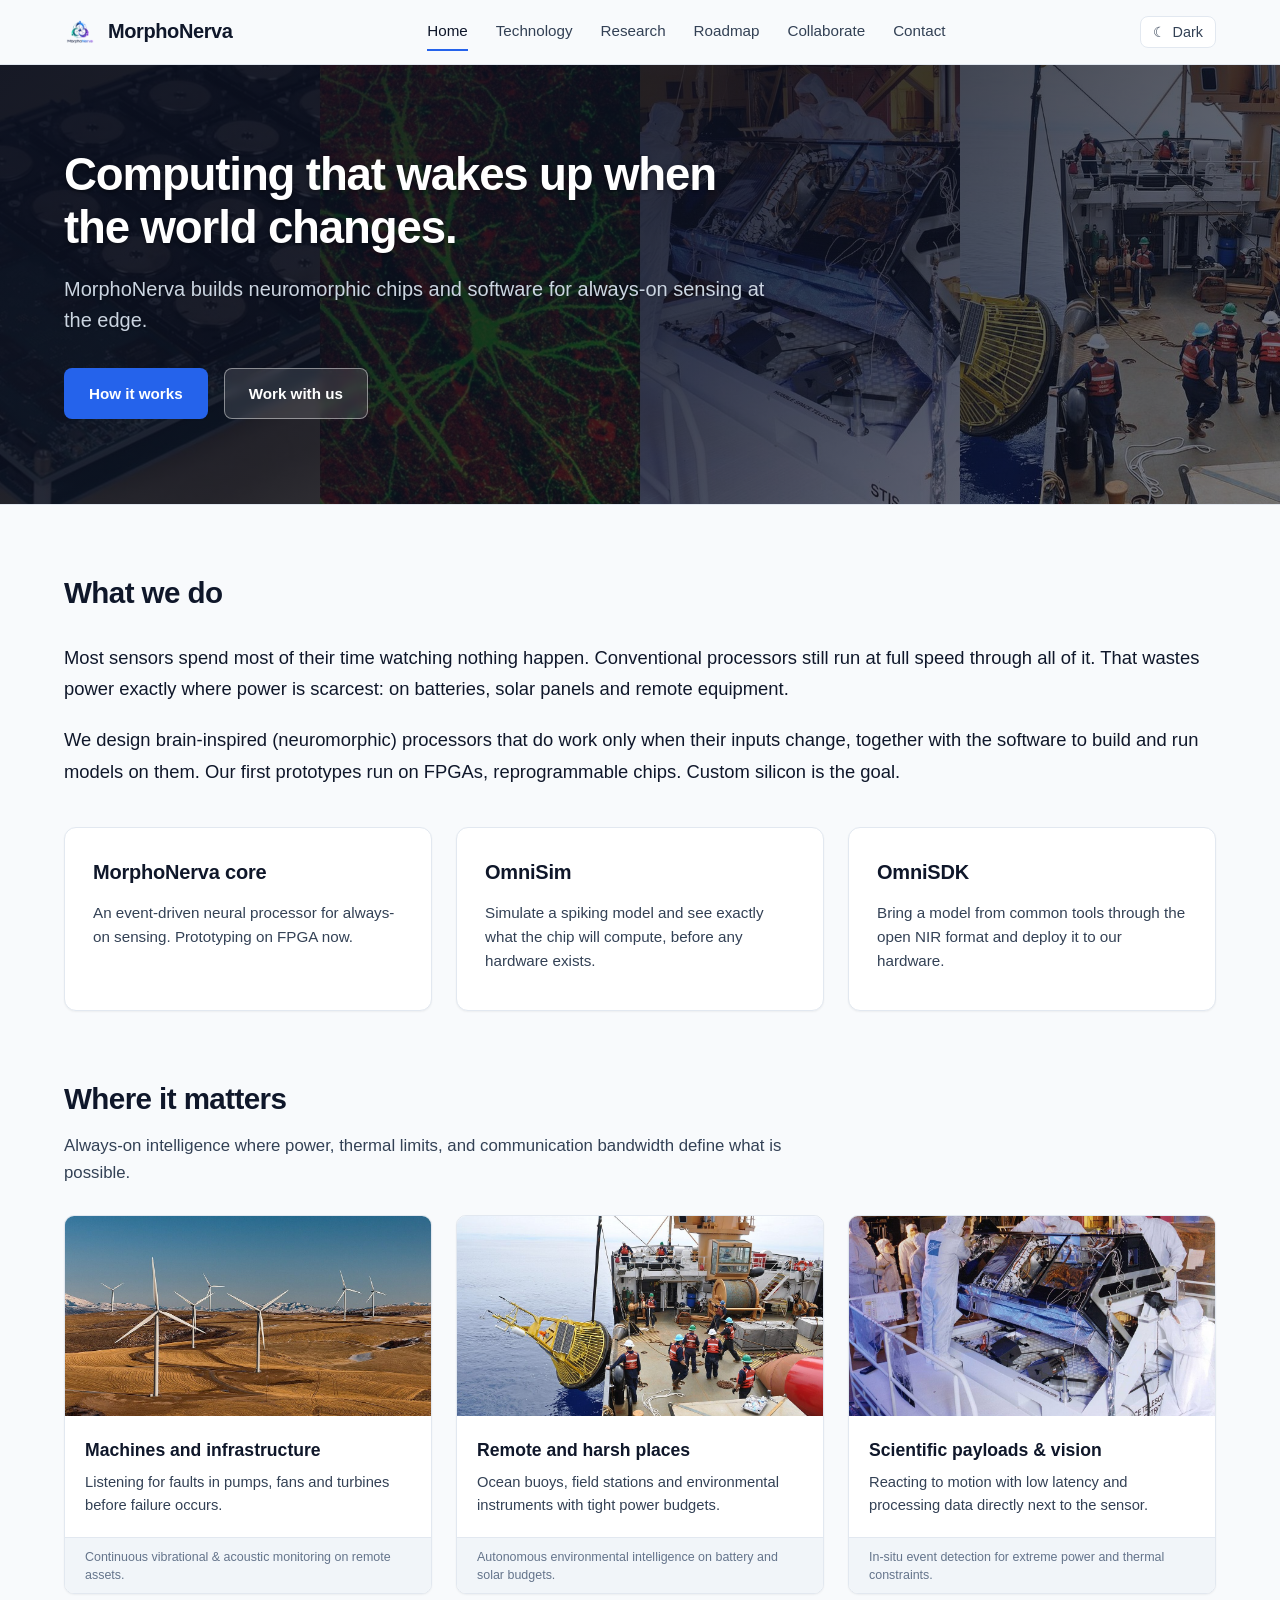
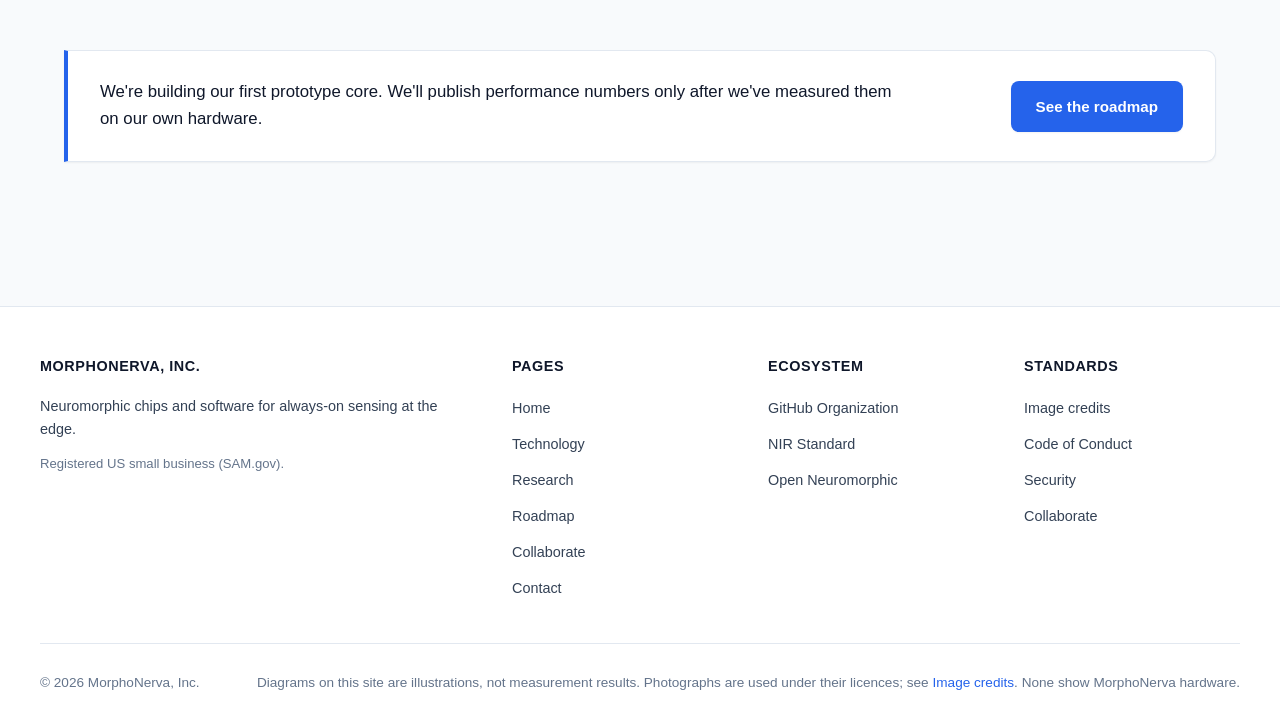
==== commit 4d8a2d24: "feat(site): add pre-launch noindex robots tag and polish transparent logo contrast (MORP-55) Co-auth" ====
--- a/index.html
+++ b/index.html
@@ -3,6 +3,7 @@
 <head>
   <meta charset="UTF-8">
   <meta name="viewport" content="width=device-width, initial-scale=1.0">
+  <meta name="robots" content="noindex, nofollow">
   <title>MorphoNerva | Neuromorphic Computing for the Edge</title>
   <meta name="description" content="MorphoNerva builds neuromorphic chips and software for always-on sensing at the edge. Computing that wakes up when the world changes.">
   <link rel="stylesheet" href="assets/css/style.css">
--- a/assets/css/style.css
+++ b/assets/css/style.css
@@ -145,18 +145,25 @@
   display: block;
 }
 
-/* In dark theme, place the mark on a white rounded tile */
+/* Logo mark styling: transparent background in all themes */
 :root[data-theme="dark"] .logo-tile {
-  background: #ffffff;
-  padding: 2px;
-  box-shadow: 0 1px 3px rgba(0, 0, 0, 0.4);
+  background: transparent;
+  padding: 0;
+  box-shadow: none;
+}
+
+:root[data-theme="dark"] .brand-logo {
+  filter: brightness(0) invert(1);
 }
 
 @media (prefers-color-scheme: dark) {
   :root:not([data-theme="light"]) .logo-tile {
-    background: #ffffff;
-    padding: 2px;
-    box-shadow: 0 1px 3px rgba(0, 0, 0, 0.4);
+    background: transparent;
+    padding: 0;
+    box-shadow: none;
+  }
+  :root:not([data-theme="light"]) .brand-logo {
+    filter: brightness(0) invert(1);
   }
 }
 
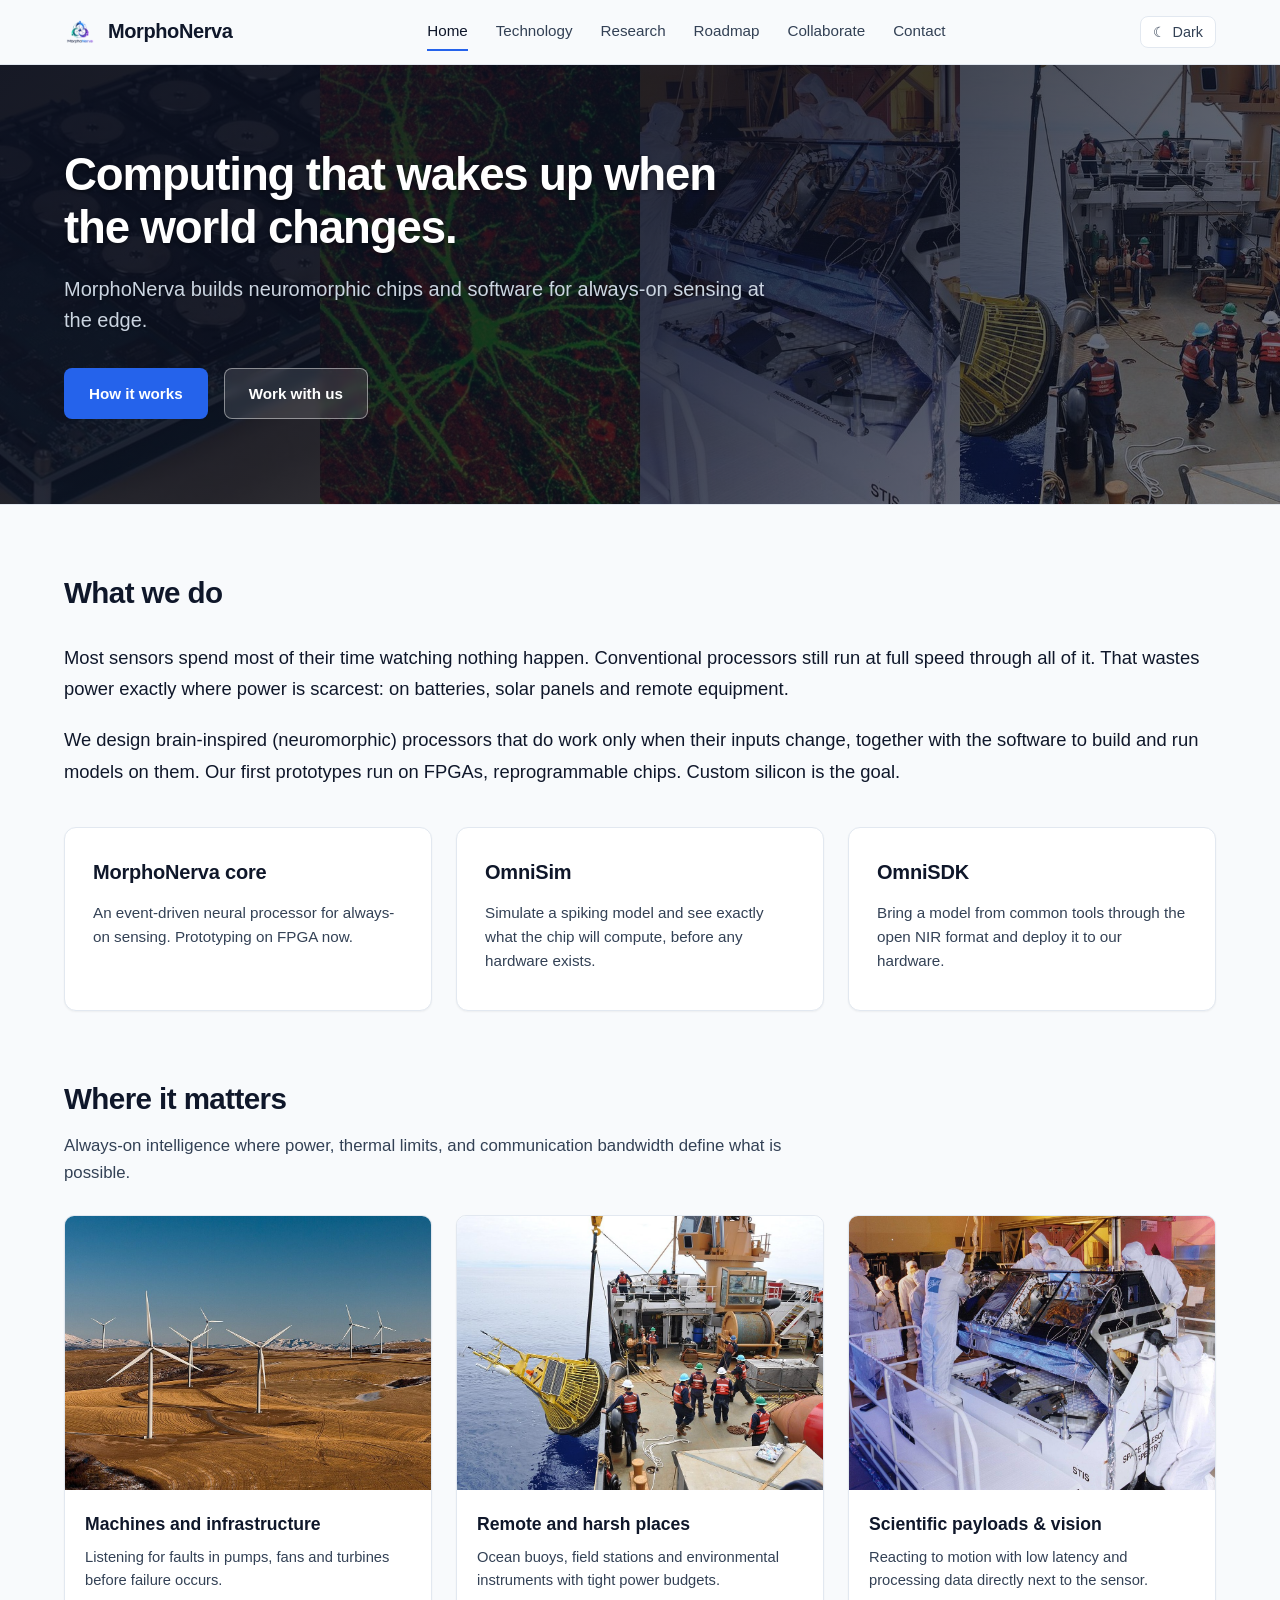
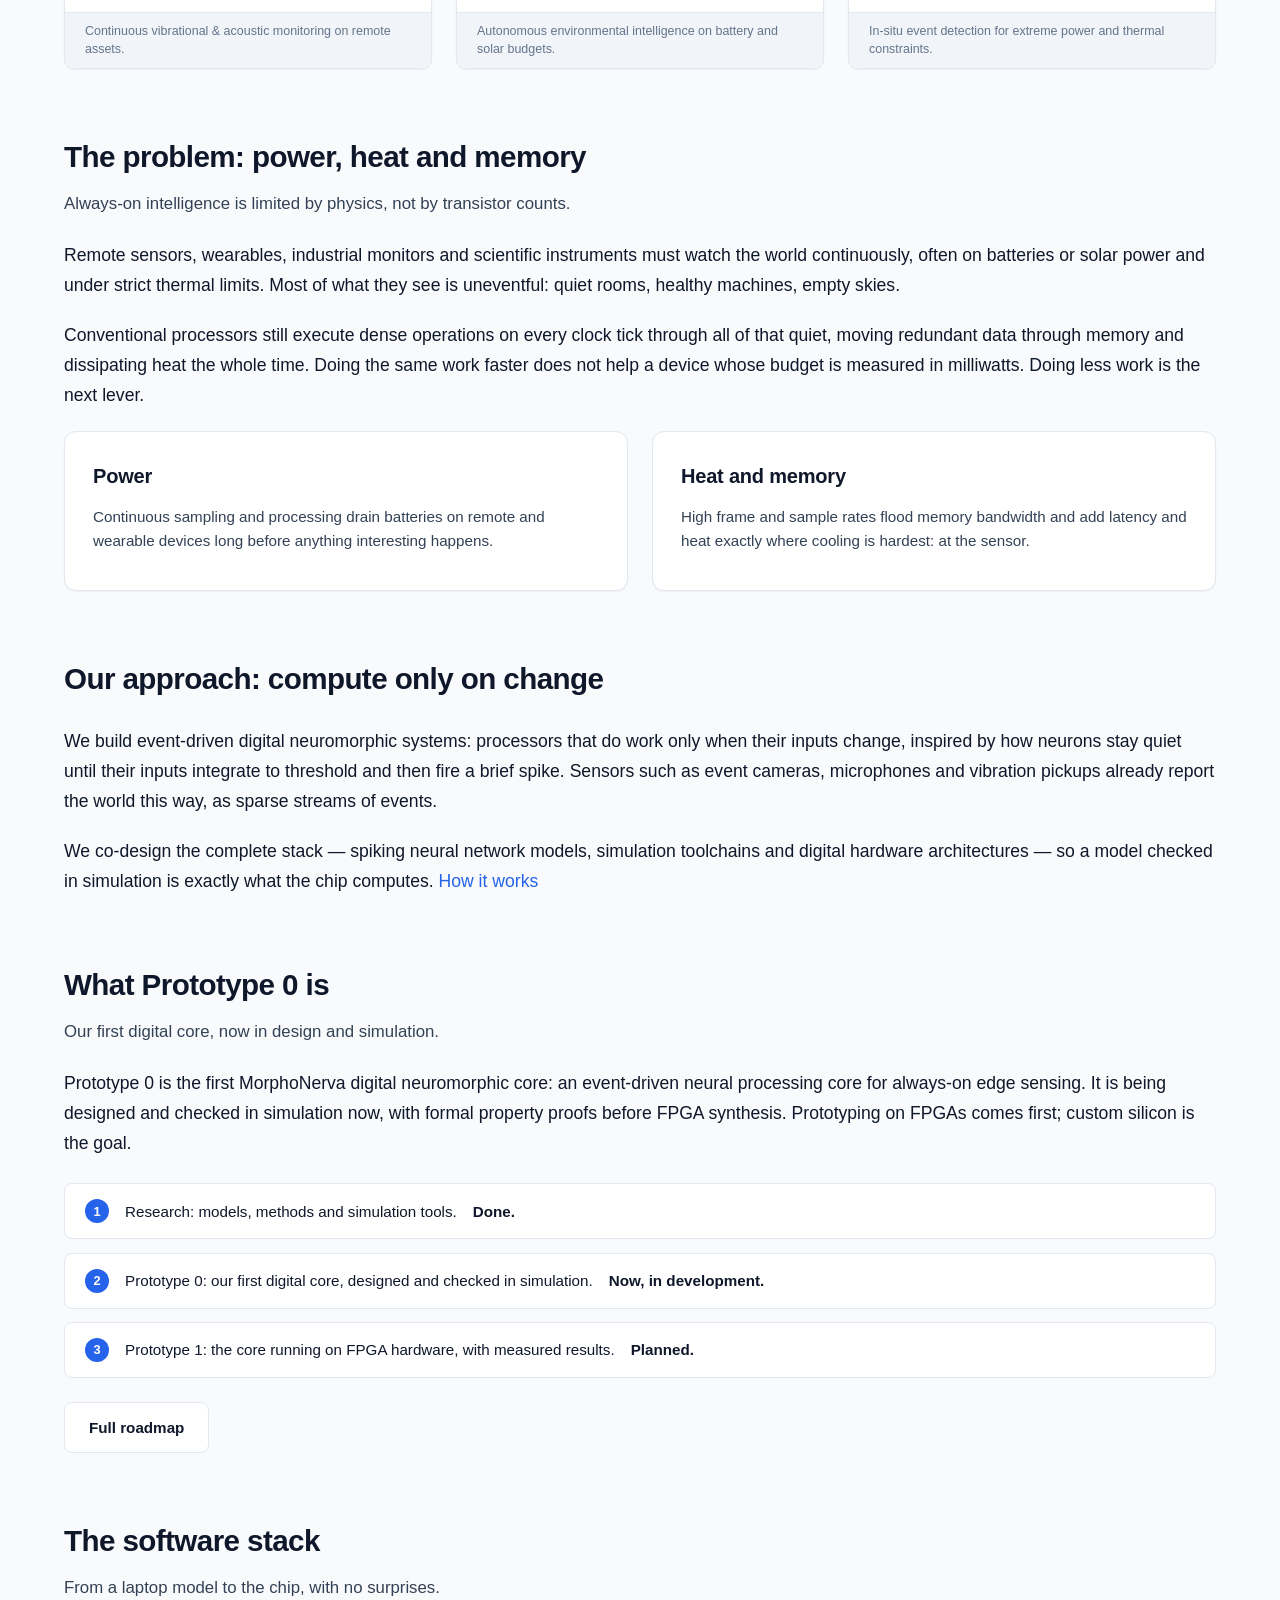
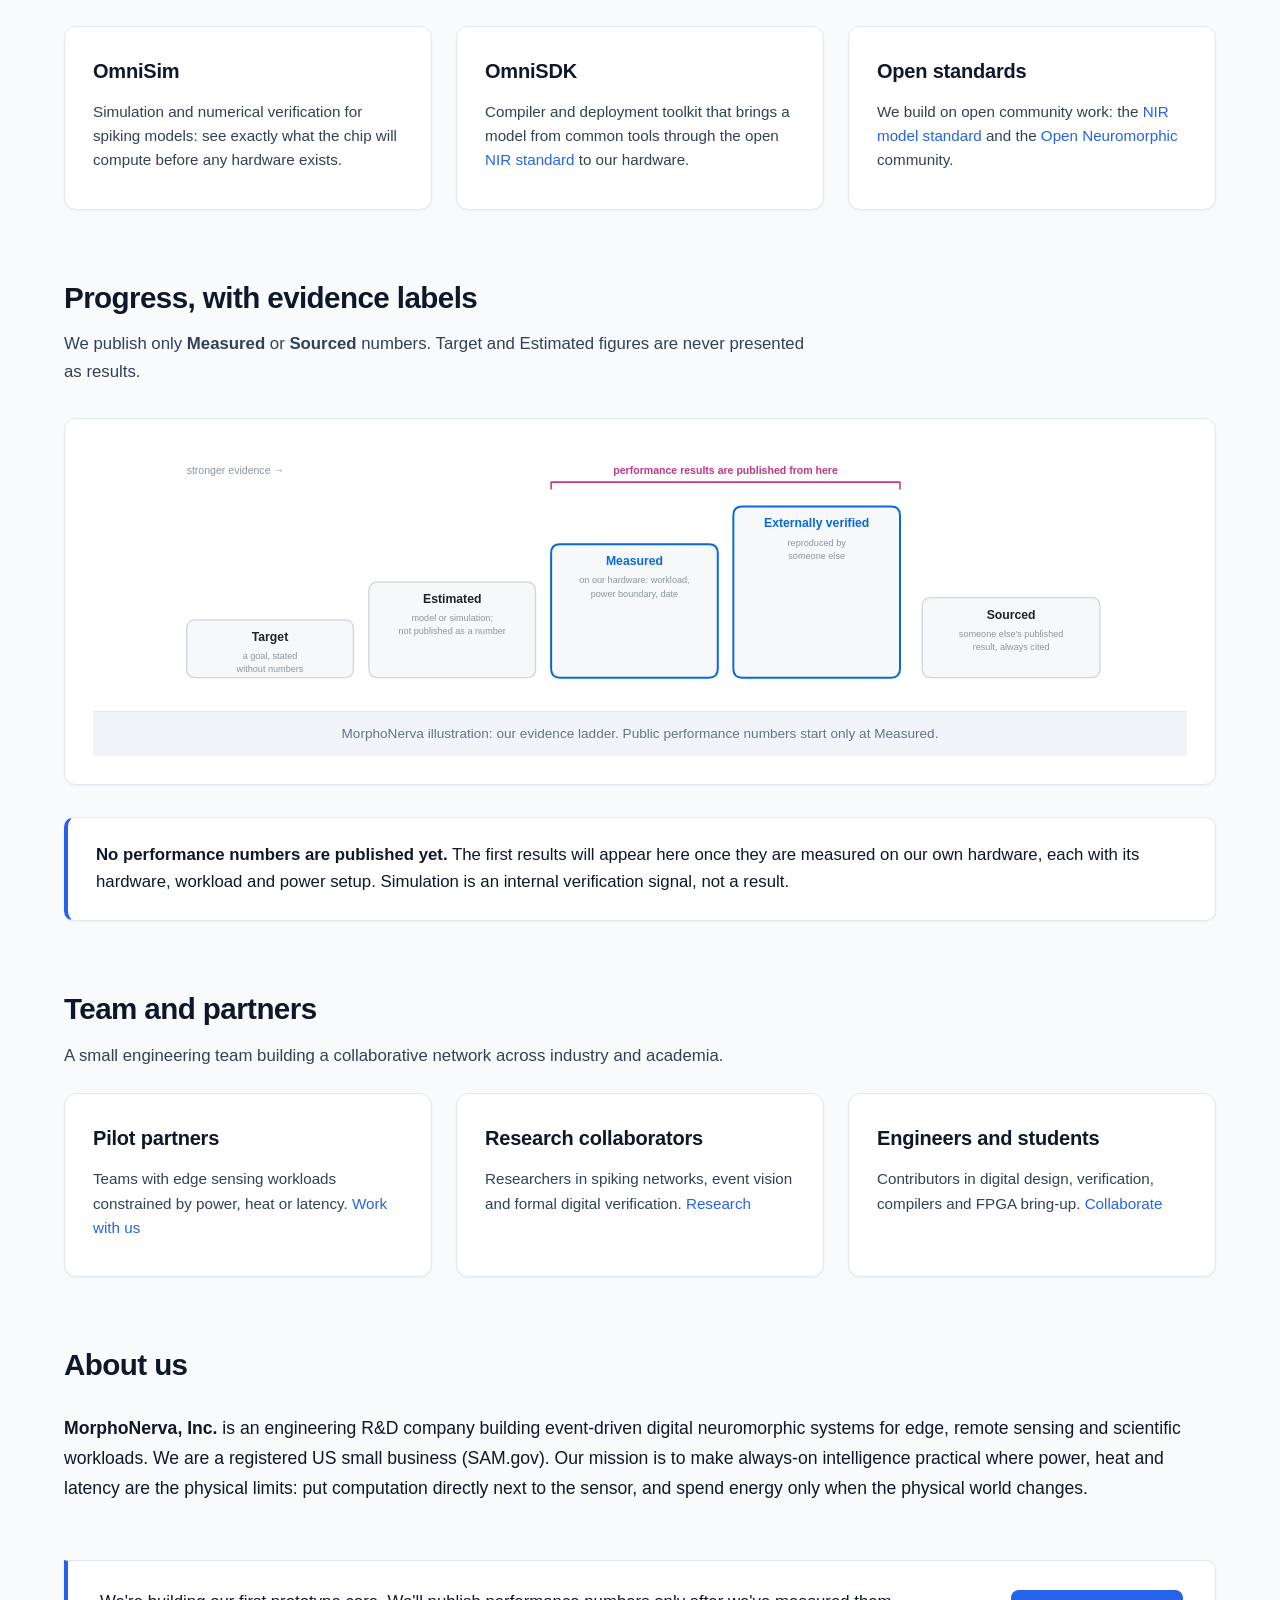
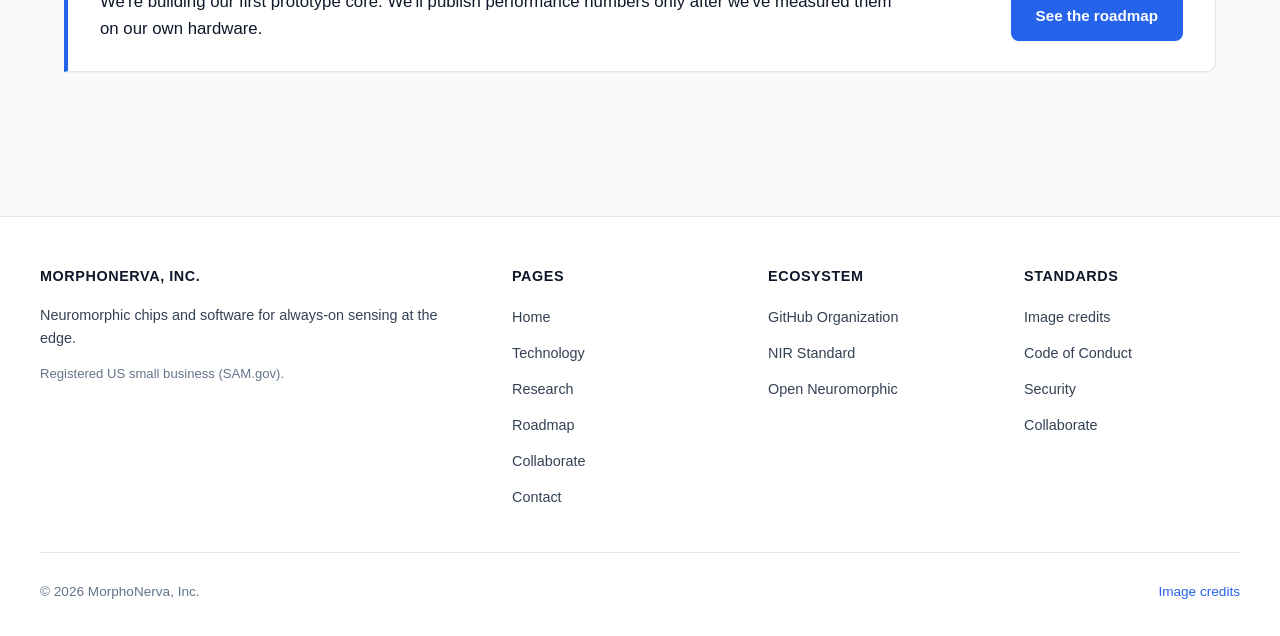
==== commit d65c0a76: "Copy review: deeper homepage, footer fix, consistent image frames Homepage now covers problem (power" ====
--- a/index.html
+++ b/index.html
@@ -136,6 +136,136 @@
         </div>
       </section>
 
+      <!-- The Problem -->
+      <section style="margin-top: 4rem;">
+        <div class="section-header">
+          <h2>The problem: power, heat and memory</h2>
+          <p>Always-on intelligence is limited by physics, not by transistor counts.</p>
+        </div>
+        <p style="font-size: 1.1rem; line-height: 1.7; color: var(--text-main); margin-bottom: 1.25rem;">
+          Remote sensors, wearables, industrial monitors and scientific instruments must watch the world continuously, often on batteries or solar power and under strict thermal limits. Most of what they see is uneventful: quiet rooms, healthy machines, empty skies.
+        </p>
+        <p style="font-size: 1.1rem; line-height: 1.7; color: var(--text-main); margin-bottom: 1.25rem;">
+          Conventional processors still execute dense operations on every clock tick through all of that quiet, moving redundant data through memory and dissipating heat the whole time. Doing the same work faster does not help a device whose budget is measured in milliwatts. Doing less work is the next lever.
+        </p>
+        <div class="grid grid-2">
+          <div class="card">
+            <h3>Power</h3>
+            <p>Continuous sampling and processing drain batteries on remote and wearable devices long before anything interesting happens.</p>
+          </div>
+          <div class="card">
+            <h3>Heat and memory</h3>
+            <p>High frame and sample rates flood memory bandwidth and add latency and heat exactly where cooling is hardest: at the sensor.</p>
+          </div>
+        </div>
+      </section>
+
+      <!-- Our Approach -->
+      <section style="margin-top: 4rem;">
+        <div class="section-header">
+          <h2>Our approach: compute only on change</h2>
+        </div>
+        <p style="font-size: 1.1rem; line-height: 1.7; color: var(--text-main); margin-bottom: 1.25rem;">
+          We build event-driven digital neuromorphic systems: processors that do work only when their inputs change, inspired by how neurons stay quiet until their inputs integrate to threshold and then fire a brief spike. Sensors such as event cameras, microphones and vibration pickups already report the world this way, as sparse streams of events.
+        </p>
+        <p style="font-size: 1.1rem; line-height: 1.7; color: var(--text-main);">
+          We co-design the complete stack &mdash; spiking neural network models, simulation toolchains and digital hardware architectures &mdash; so a model checked in simulation is exactly what the chip computes. <a href="technology/index.html">How it works</a>
+        </p>
+      </section>
+
+      <!-- What Prototype 0 Is -->
+      <section style="margin-top: 4rem;">
+        <div class="section-header">
+          <h2>What Prototype 0 is</h2>
+          <p>Our first digital core, now in design and simulation.</p>
+        </div>
+        <p style="font-size: 1.1rem; line-height: 1.7; color: var(--text-main); margin-bottom: 1.25rem;">
+          Prototype 0 is the first MorphoNerva digital neuromorphic core: an event-driven neural processing core for always-on edge sensing. It is being designed and checked in simulation now, with formal property proofs before FPGA synthesis. Prototyping on FPGAs comes first; custom silicon is the goal.
+        </p>
+        <ol class="numbered-steps">
+          <li>Research: models, methods and simulation tools. <strong>Done.</strong></li>
+          <li>Prototype 0: our first digital core, designed and checked in simulation. <strong>Now, in development.</strong></li>
+          <li>Prototype 1: the core running on FPGA hardware, with measured results. <strong>Planned.</strong></li>
+        </ol>
+        <p style="margin-top: 1rem;"><a href="roadmap/index.html" class="btn btn-secondary">Full roadmap</a></p>
+      </section>
+
+      <!-- Software Stack -->
+      <section style="margin-top: 4rem;">
+        <div class="section-header">
+          <h2>The software stack</h2>
+          <p>From a laptop model to the chip, with no surprises.</p>
+        </div>
+        <div class="grid grid-3">
+          <div class="card">
+            <h3>OmniSim</h3>
+            <p>Simulation and numerical verification for spiking models: see exactly what the chip will compute before any hardware exists.</p>
+          </div>
+          <div class="card">
+            <h3>OmniSDK</h3>
+            <p>Compiler and deployment toolkit that brings a model from common tools through the open <a href="https://github.com/neuromorphs/NIR" target="_blank" rel="noopener">NIR standard</a> to our hardware.</p>
+          </div>
+          <div class="card">
+            <h3>Open standards</h3>
+            <p>We build on open community work: the <a href="https://github.com/neuromorphs/NIR" target="_blank" rel="noopener">NIR model standard</a> and the <a href="https://open-neuromorphic.org" target="_blank" rel="noopener">Open Neuromorphic</a> community.</p>
+          </div>
+        </div>
+      </section>
+
+      <!-- Progress, with evidence labels -->
+      <section style="margin-top: 4rem;">
+        <div class="section-header">
+          <h2>Progress, with evidence labels</h2>
+          <p>We publish only <strong>Measured</strong> or <strong>Sourced</strong> numbers. Target and Estimated figures are never presented as results.</p>
+        </div>
+        <div class="figure-container">
+          <picture>
+            <source media="(prefers-color-scheme: dark)" srcset="assets/images/evidence-ladder-dark.svg">
+            <img src="assets/images/evidence-ladder-light.svg" alt="Evidence ladder: Target, Estimated, Measured, Externally verified, Sourced" width="960" height="280">
+          </picture>
+          <div class="figure-caption">
+            MorphoNerva illustration: our evidence ladder. Public performance numbers start only at Measured.
+          </div>
+        </div>
+        <div class="callout">
+          <p>
+            <strong>No performance numbers are published yet.</strong> The first results will appear here once they are measured on our own hardware, each with its hardware, workload and power setup. Simulation is an internal verification signal, not a result.
+          </p>
+        </div>
+      </section>
+
+      <!-- Team and Partners -->
+      <section style="margin-top: 4rem;">
+        <div class="section-header">
+          <h2>Team and partners</h2>
+          <p>A small engineering team building a collaborative network across industry and academia.</p>
+        </div>
+        <div class="grid grid-3">
+          <div class="card">
+            <h3>Pilot partners</h3>
+            <p>Teams with edge sensing workloads constrained by power, heat or latency. <a href="collaborate/index.html">Work with us</a></p>
+          </div>
+          <div class="card">
+            <h3>Research collaborators</h3>
+            <p>Researchers in spiking networks, event vision and formal digital verification. <a href="research/index.html">Research</a></p>
+          </div>
+          <div class="card">
+            <h3>Engineers and students</h3>
+            <p>Contributors in digital design, verification, compilers and FPGA bring-up. <a href="collaborate/index.html">Collaborate</a></p>
+          </div>
+        </div>
+      </section>
+
+      <!-- About Us -->
+      <section style="margin-top: 4rem;">
+        <div class="section-header">
+          <h2>About us</h2>
+        </div>
+        <p style="font-size: 1.1rem; line-height: 1.7; color: var(--text-main);">
+          <strong>MorphoNerva, Inc.</strong> is an engineering R&amp;D company building event-driven digital neuromorphic systems for edge, remote sensing and scientific workloads. We are a registered US small business (SAM.gov). Our mission is to make always-on intelligence practical where power, heat and latency are the physical limits: put computation directly next to the sensor, and spend energy only when the physical world changes.
+        </p>
+      </section>
+
       <!-- Status Band -->
       <section class="status-banner">
         <p>
@@ -197,7 +327,7 @@
         &copy; 2026 MorphoNerva, Inc.
       </div>
       <div>
-        Diagrams on this site are illustrations, not measurement results. Photographs are used under their licences; see <a href="SOURCES.md">Image credits</a>. None show MorphoNerva hardware.
+        <a href="SOURCES.md">Image credits</a>
       </div>
     </div>
   </footer>
--- a/assets/css/style.css
+++ b/assets/css/style.css
@@ -426,9 +426,11 @@
 
 .page-lead-img {
   width: 100%;
-  max-height: 480px;
+  aspect-ratio: 21 / 9;
   object-fit: cover;
+  object-position: center;
   display: block;
+  background: var(--bg-card-subtle);
 }
 
 .figure-caption {
@@ -460,9 +462,11 @@
 
 .image-card img {
   width: 100%;
-  height: 240px;
+  aspect-ratio: 4 / 3;
   object-fit: cover;
+  object-position: center;
   display: block;
+  background: var(--bg-card-subtle);
 }
 
 .image-card-caption {
@@ -494,9 +498,11 @@
 
 .photo-card img {
   width: 100%;
-  height: 200px;
+  aspect-ratio: 4 / 3;
   object-fit: cover;
+  object-position: center;
   display: block;
+  background: var(--bg-card-subtle);
 }
 
 .photo-card-body {
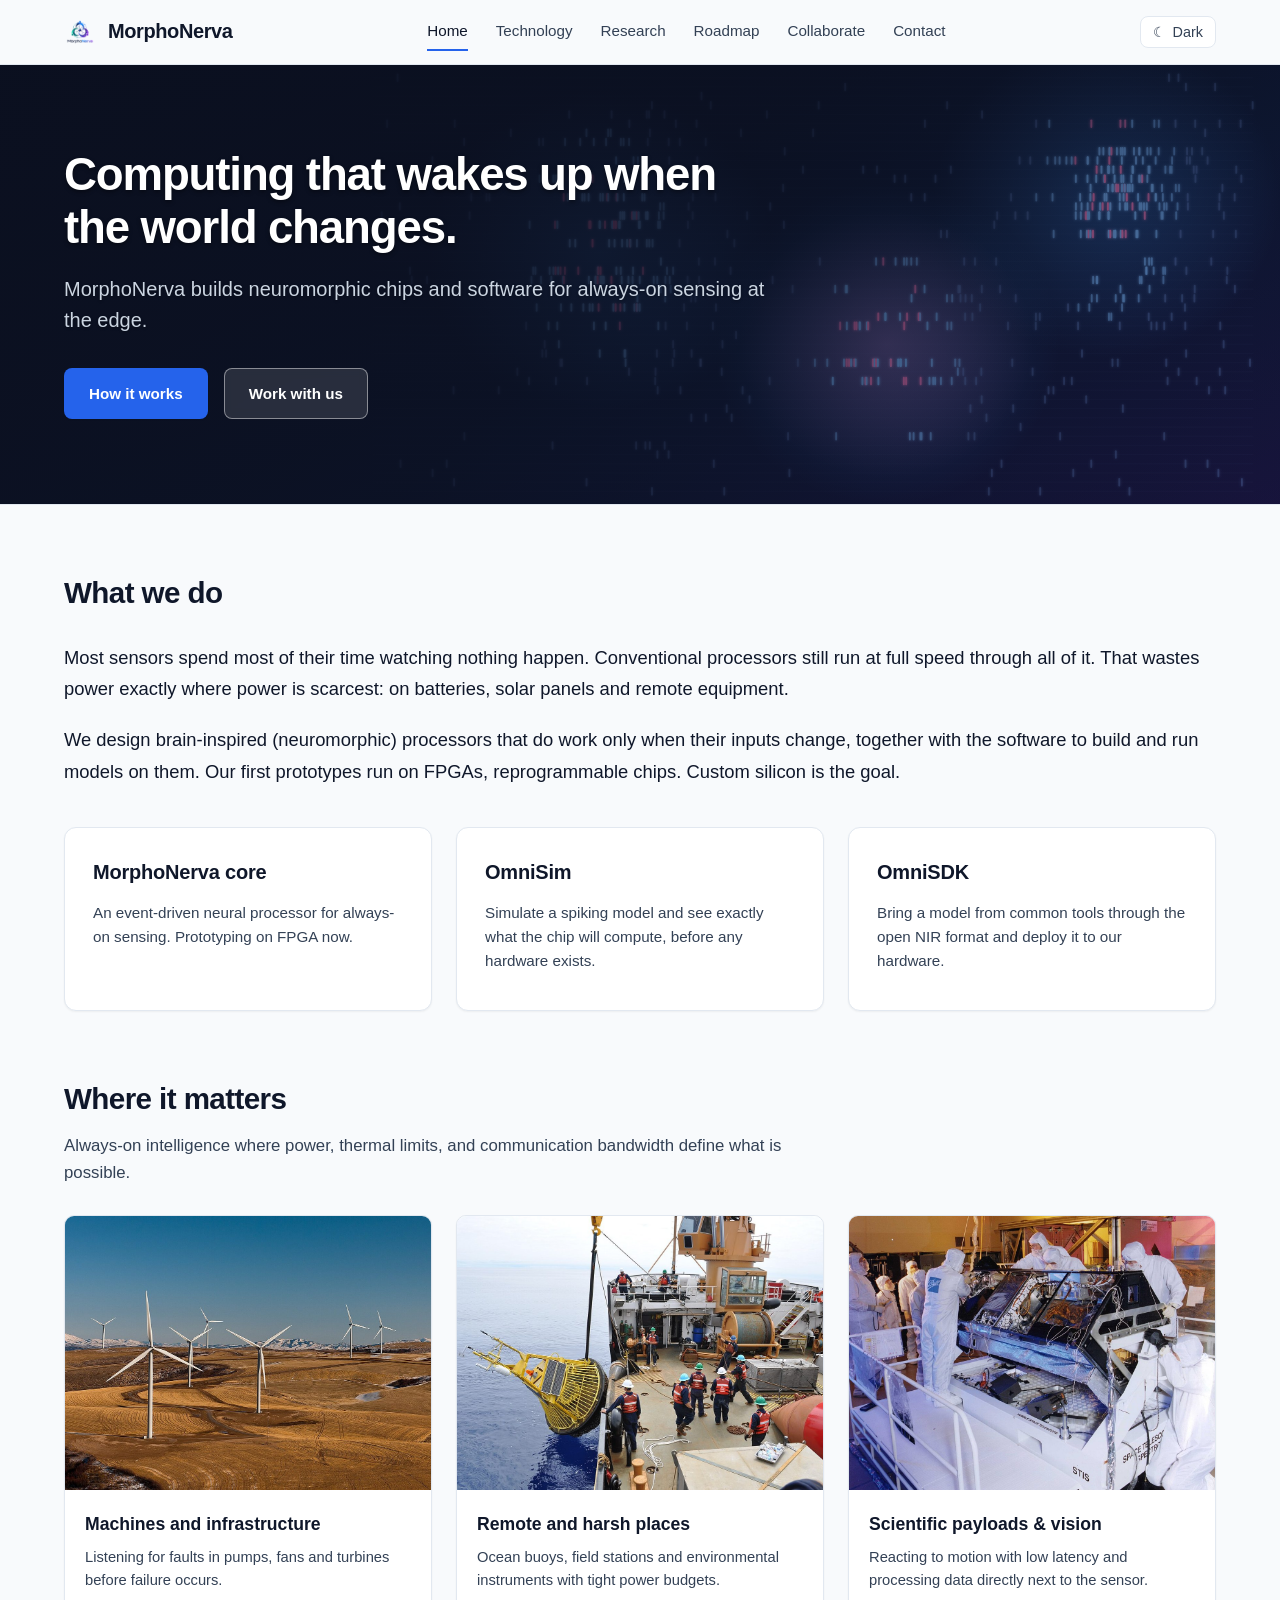
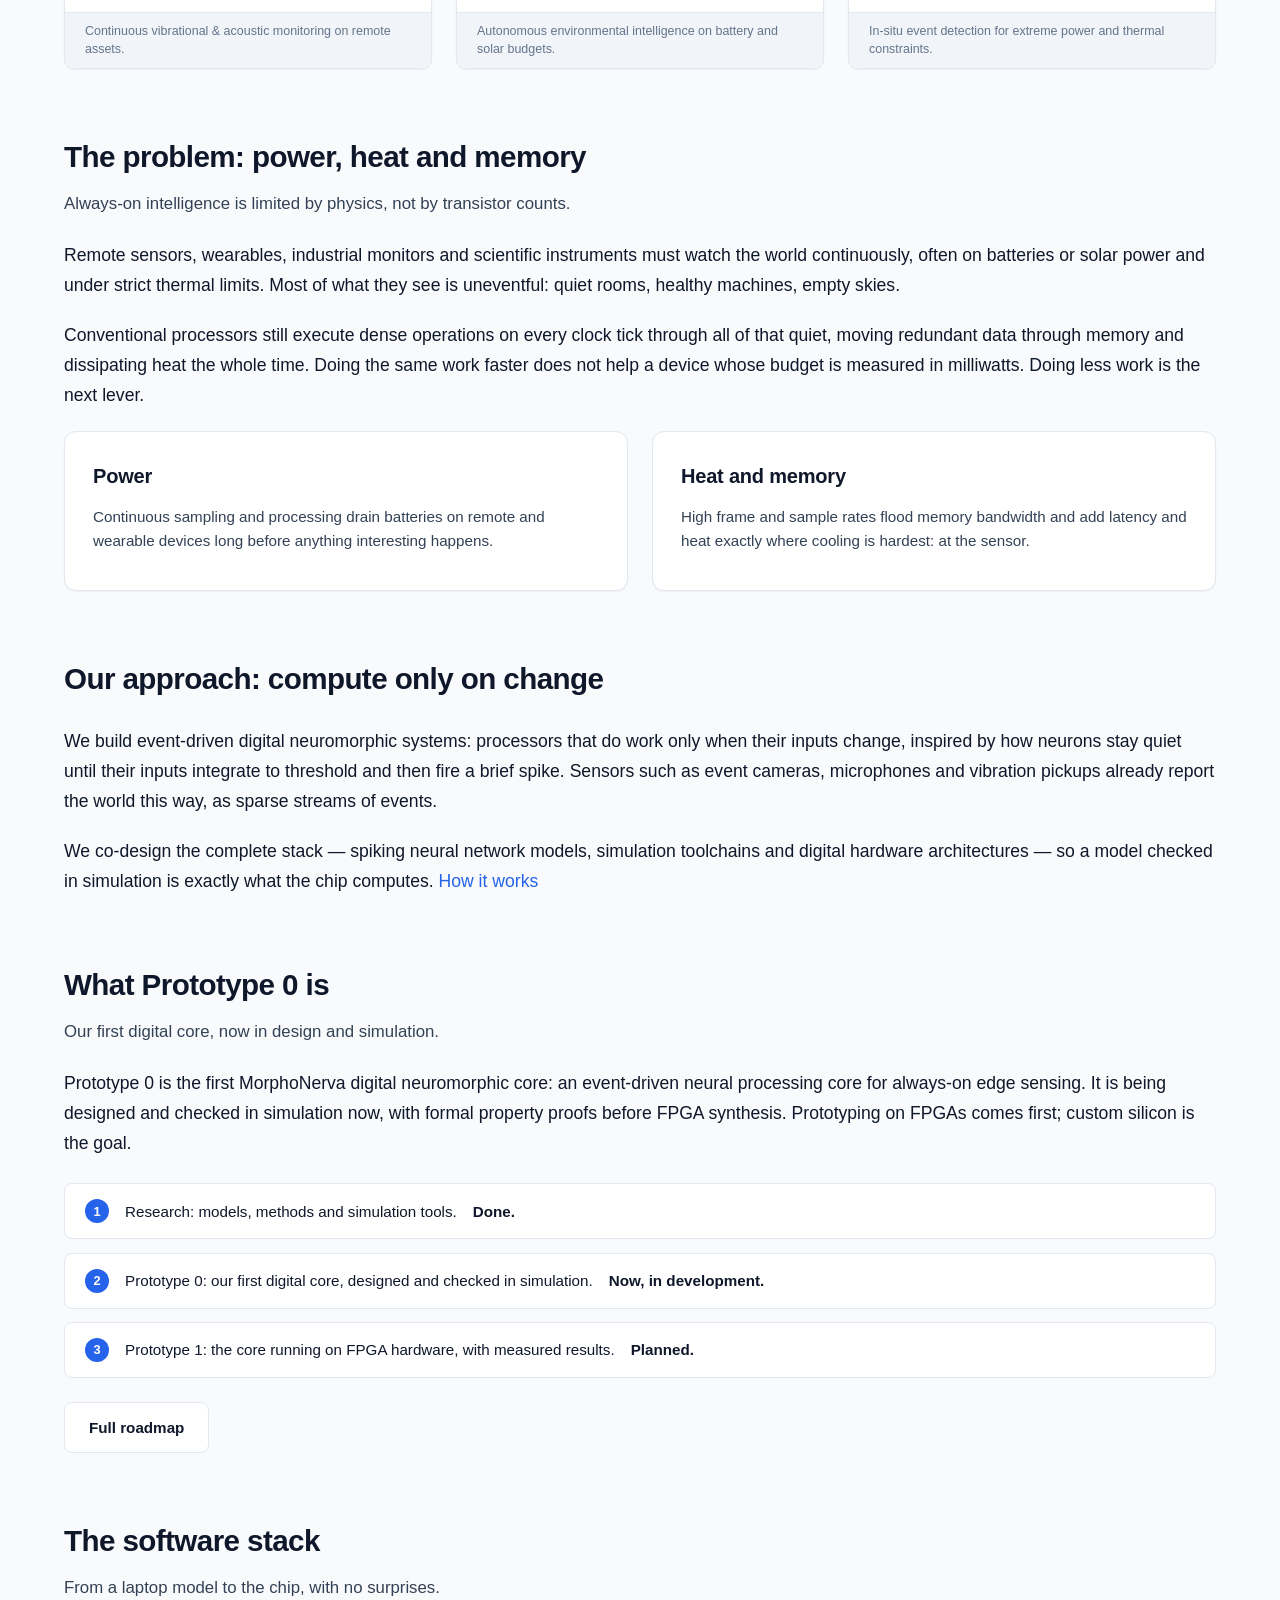
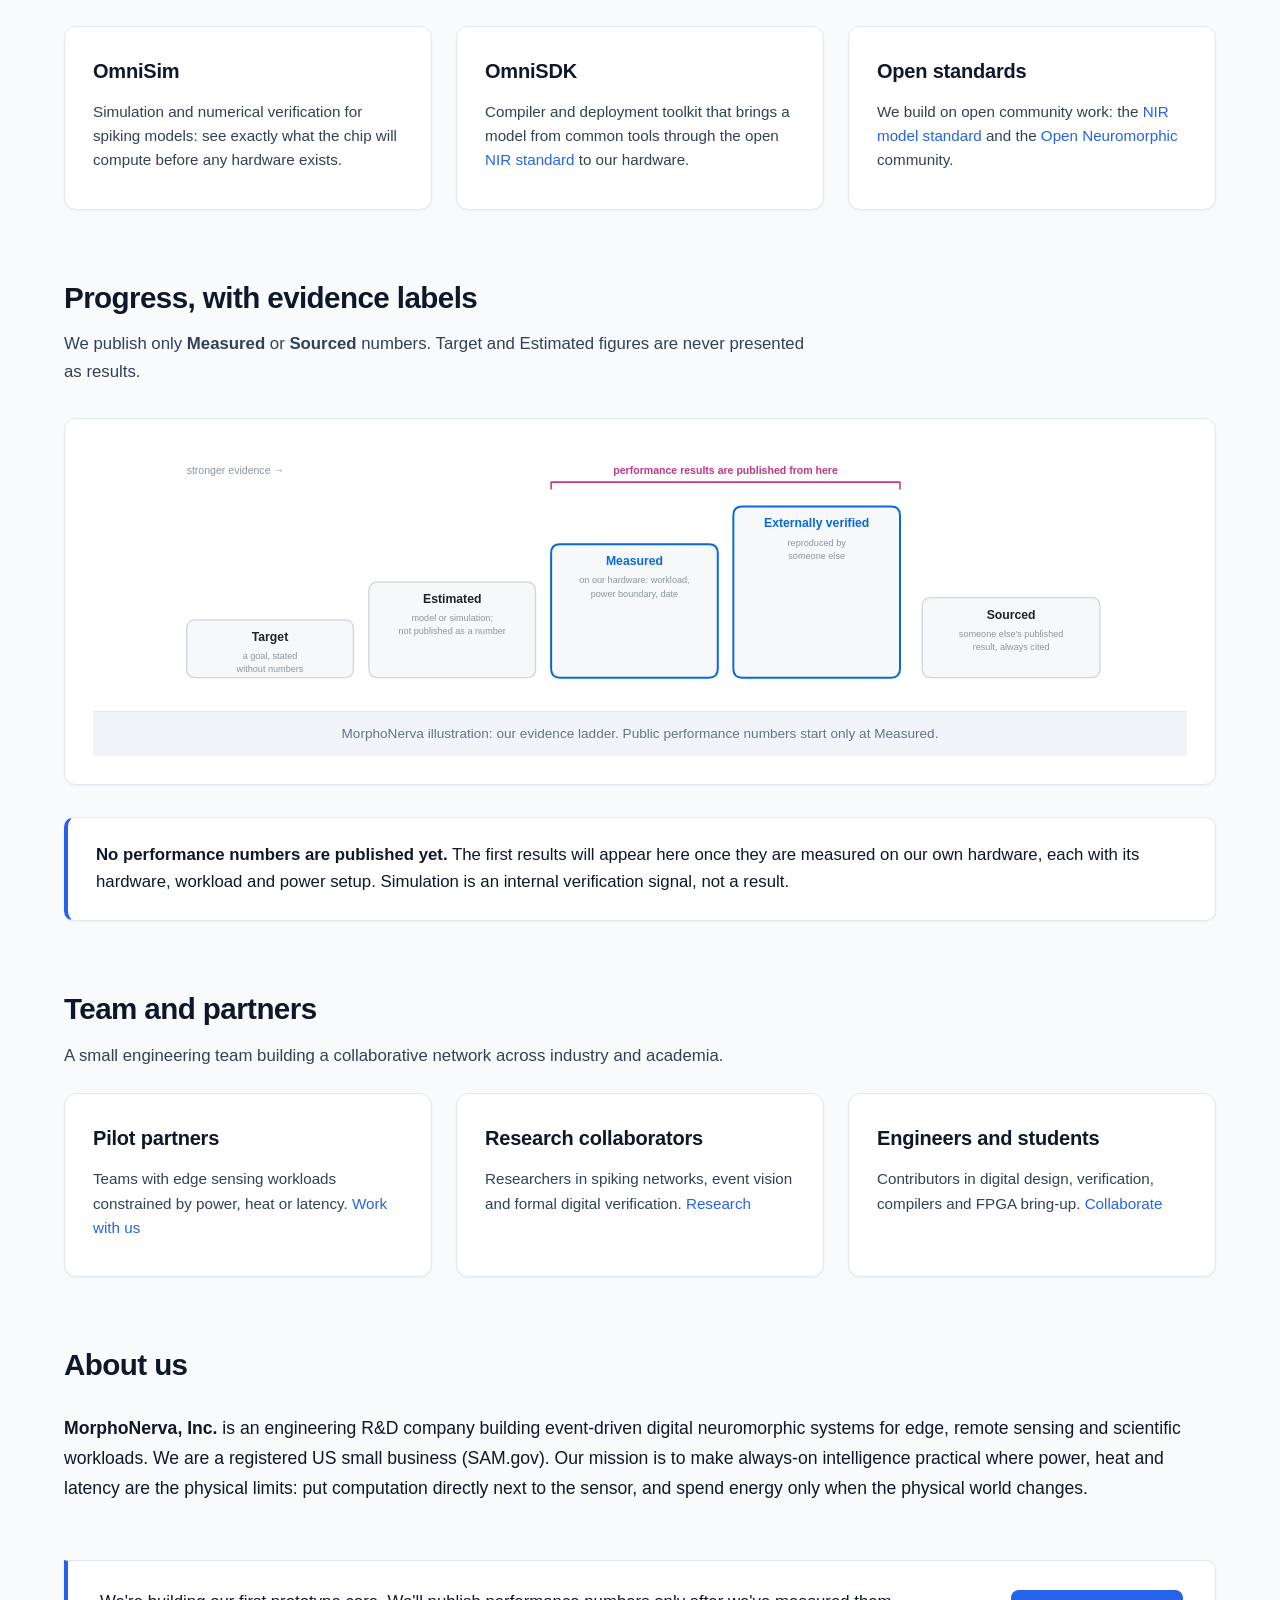
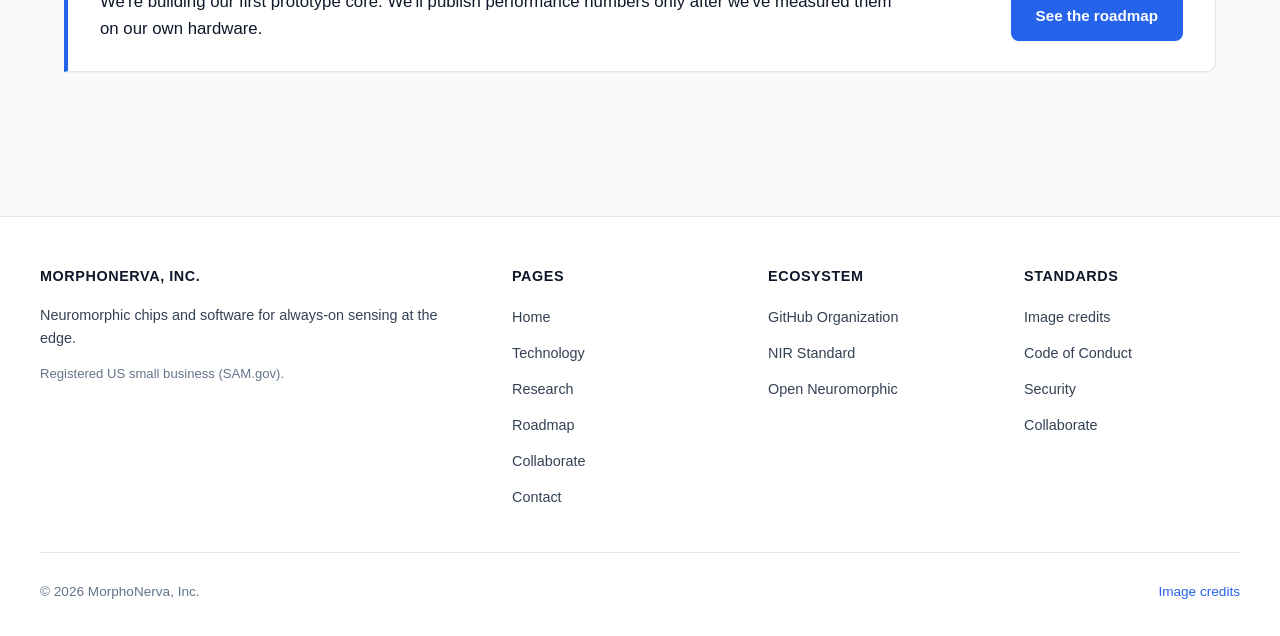
==== commit 4bb985c9: "Site v2.1: own hero art, high-res licensed images, frame fixes (MORP-55) - Replace the hero collage " ====
--- a/index.html
+++ b/index.html
@@ -45,7 +45,7 @@
   <!-- Hero Section v2 -->
   <section class="hero-v2">
     <div class="hero-bg-wrapper">
-      <img src="assets/images/hero-clean.jpg" alt="Representative edge, biological, and scientific sensing imagery" class="hero-bg-img">
+      <img src="assets/images/hero-events.svg" alt="Illustration of sparse spiking activity that bursts only when an input event arrives (made-up example data)" class="hero-bg-img">
       <div class="hero-scrim"></div>
     </div>
     <div class="hero-v2-container">
--- a/assets/css/style.css
+++ b/assets/css/style.css
@@ -253,7 +253,7 @@
   width: 100%;
   height: 100%;
   object-fit: cover;
-  object-position: center;
+  object-position: right center;
   display: block;
 }
 
@@ -264,7 +264,7 @@
     135deg,
     rgba(11, 16, 32, 0.94) 0%,
     rgba(11, 16, 32, 0.82) 48%,
-    rgba(11, 16, 32, 0.50) 100%
+    rgba(11, 16, 32, 0.12) 100%
   );
 }
 
@@ -917,6 +917,12 @@
   .two-col-images {
     grid-template-columns: 1fr;
   }
+  .page-lead-img {
+    aspect-ratio: 16 / 9;
+  }
+  .hero-bg-img {
+    object-position: 70% center;
+  }
   .footer-container {
     grid-template-columns: 1fr;
     gap: 2rem;
